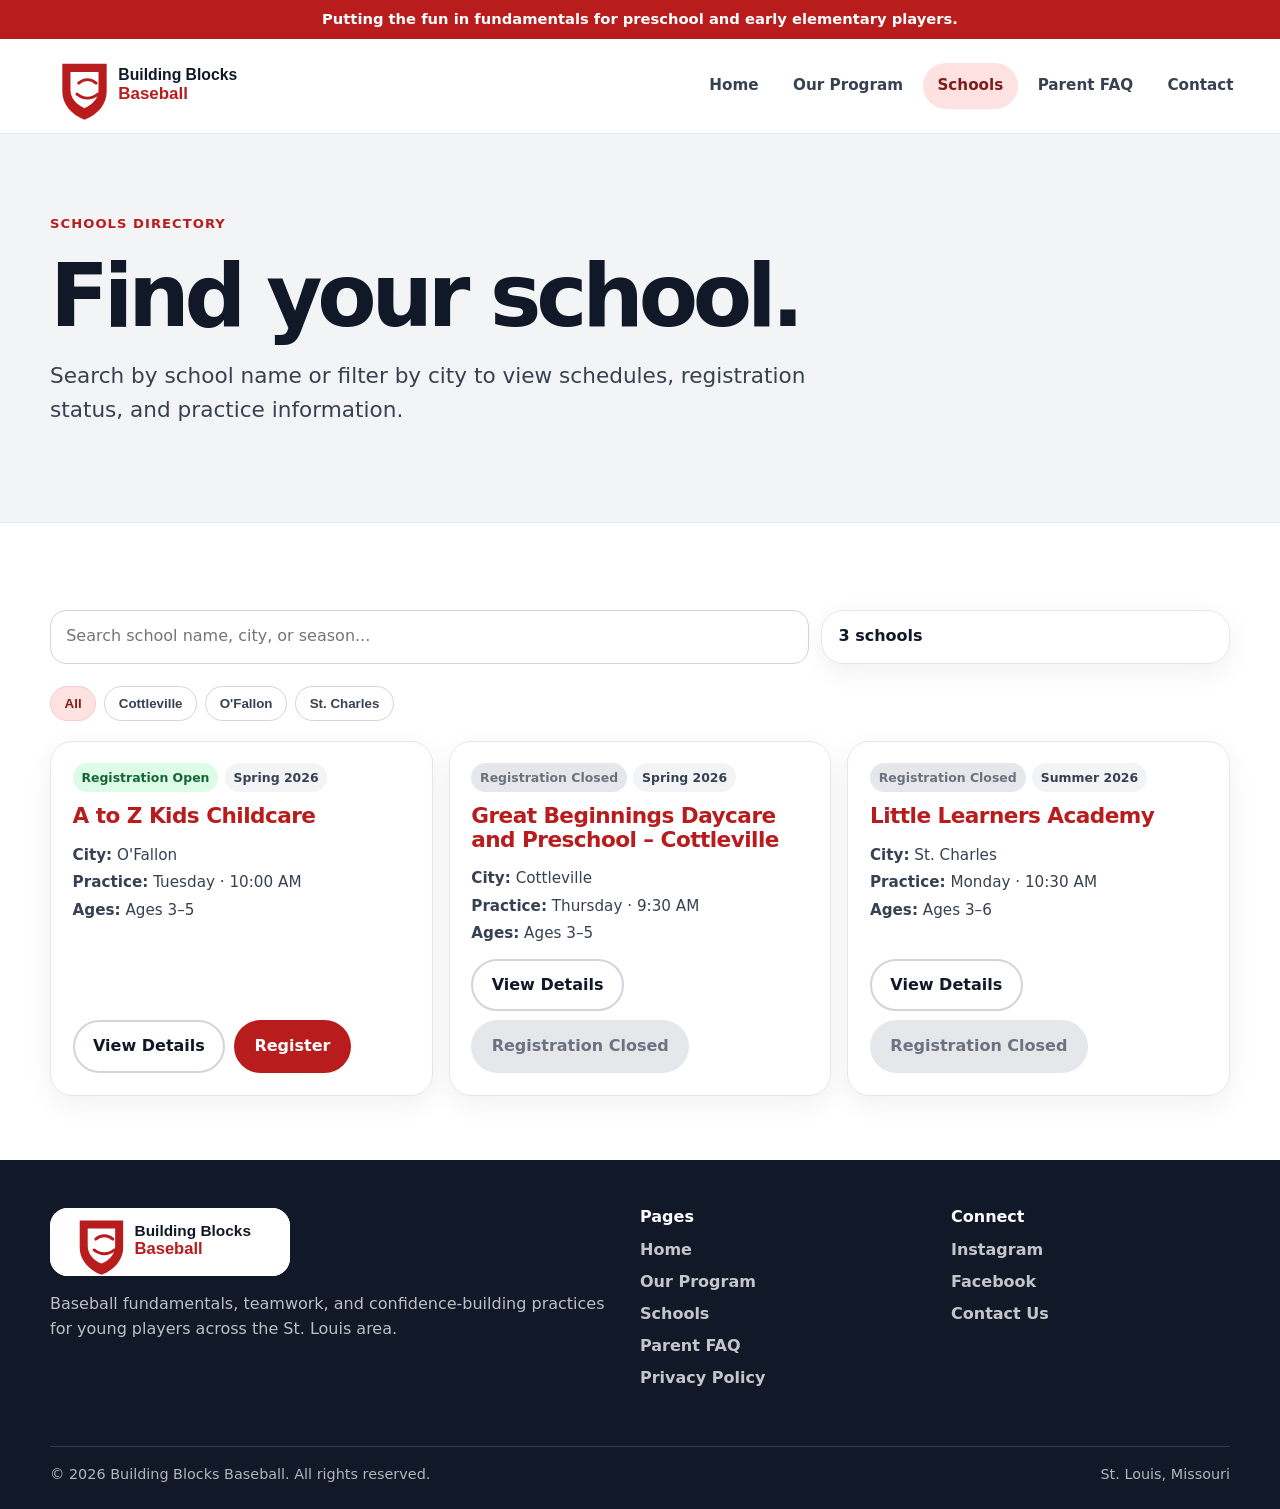
==== schools/index.html @ a6db366c "Add files via upload" ====
<!doctype html>
<html lang="en">
<head>
  <meta charset="utf-8" />
  <meta name="viewport" content="width=device-width, initial-scale=1" />
  <title>Schools | Building Blocks Baseball</title>
  <meta name="description" content="Find participating Building Blocks Baseball schools and view schedules, registration status, and practice details." />
  <link rel="stylesheet" href="../assets/css/styles.css" />
</head>
<body>
  <div data-site-header></div>
  <main>
    <section class="page-hero"><div class="container"><p class="kicker">Schools Directory</p><h1>Find your school.</h1><p class="lead">Search by school name or filter by city to view schedules, registration status, and practice information.</p></div></section>
    <section class="section-sm"><div class="container">
      <div class="school-toolbar"><input class="input" data-school-search placeholder="Search school name, city, or season..." aria-label="Search schools" /><div class="card" style="padding:.85rem 1rem"><strong data-school-count>0 schools</strong></div></div>
      <div class="city-pills" data-city-pills></div>
      <div class="school-grid" data-school-grid></div>
    </div></section>
  </main>
  <div data-site-footer></div>
  <script src="../assets/js/main.js"></script>
  <script src="../assets/js/schools.js"></script>
</body>
</html>
---- assets/css/styles.css ----
:root {
  --red: #b91c1c;
  --red-dark: #7f1d1d;
  --black: #111827;
  --gray-900: #111827;
  --gray-700: #374151;
  --gray-500: #6b7280;
  --gray-300: #d1d5db;
  --gray-200: #e5e7eb;
  --gray-100: #f3f4f6;
  --white: #ffffff;
  --shadow: 0 18px 50px rgba(17, 24, 39, 0.12);
  --radius: 22px;
  --max: 1180px;
}

* { box-sizing: border-box; }
html { scroll-behavior: smooth; }
body {
  margin: 0;
  font-family: Inter, ui-sans-serif, system-ui, -apple-system, BlinkMacSystemFont, "Segoe UI", Arial, sans-serif;
  color: var(--gray-900);
  background: #fff;
  line-height: 1.55;
}
a { color: inherit; }
img { max-width: 100%; height: auto; display: block; }

.top-strip {
  background: var(--red);
  color: white;
  text-align: center;
  font-size: 0.92rem;
  font-weight: 750;
  padding: 0.5rem 1rem;
}
.site-header {
  position: sticky;
  top: 0;
  z-index: 50;
  background: rgba(255,255,255,0.96);
  backdrop-filter: blur(12px);
  border-bottom: 1px solid var(--gray-200);
  display: flex;
  align-items: center;
  justify-content: space-between;
  min-height: 84px;
  padding: 0.75rem clamp(1rem, 4vw, 2rem);
}
.brand img { width: 245px; }
.site-nav { display: flex; align-items: center; gap: 0.35rem; }
.site-nav a {
  text-decoration: none;
  font-weight: 800;
  font-size: 0.95rem;
  padding: 0.7rem 0.9rem;
  border-radius: 999px;
  color: var(--gray-700);
}
.site-nav a:hover, .site-nav a.active { background: #fee2e2; color: var(--red-dark); }
.nav-toggle { display: none; }

.container { width: min(var(--max), calc(100% - 2rem)); margin: 0 auto; }
.section { padding: clamp(3rem, 7vw, 6rem) 0; }
.section-sm { padding: clamp(2rem, 5vw, 4rem) 0; }
.kicker { color: var(--red); font-weight: 900; letter-spacing: 0.08em; text-transform: uppercase; font-size: 0.82rem; }
h1, h2, h3 { line-height: 1.08; margin: 0 0 1rem; }
h1 { font-size: clamp(2.4rem, 7vw, 5.4rem); letter-spacing: -0.06em; }
h2 { font-size: clamp(2rem, 5vw, 3.4rem); letter-spacing: -0.045em; }
h3 { font-size: 1.35rem; letter-spacing: -0.025em; }
p { margin: 0 0 1rem; color: var(--gray-700); }
.lead { font-size: clamp(1.12rem, 2vw, 1.35rem); color: var(--gray-700); max-width: 760px; }

.hero {
  background:
    radial-gradient(circle at 18% 12%, rgba(185, 28, 28, 0.16), transparent 34%),
    linear-gradient(135deg, #ffffff 0%, #f9fafb 42%, #fee2e2 100%);
  border-bottom: 1px solid var(--gray-200);
}
.hero-grid { display: grid; grid-template-columns: 1.1fr 0.9fr; gap: clamp(2rem, 6vw, 5rem); align-items: center; }
.hero-card {
  background: rgba(255,255,255,0.86);
  border: 1px solid rgba(229,231,235,0.9);
  border-radius: 34px;
  box-shadow: var(--shadow);
  padding: clamp(1.5rem, 4vw, 2.4rem);
}
.stat-grid { display: grid; grid-template-columns: repeat(3, 1fr); gap: 0.8rem; margin-top: 1.2rem; }
.stat { background: var(--gray-100); border-radius: 18px; padding: 1rem; }
.stat strong { display: block; font-size: 1.7rem; color: var(--red); line-height: 1; }
.stat span { font-size: 0.85rem; font-weight: 800; color: var(--gray-700); }

.button-row { display: flex; flex-wrap: wrap; gap: 0.8rem; margin-top: 1.4rem; }
.btn {
  display: inline-flex;
  align-items: center;
  justify-content: center;
  min-height: 46px;
  padding: 0.75rem 1.15rem;
  border-radius: 999px;
  font-weight: 900;
  text-decoration: none;
  border: 2px solid transparent;
  cursor: pointer;
}
.btn-primary { background: var(--red); color: white; }
.btn-primary:hover { background: var(--red-dark); }
.btn-secondary { background: white; color: var(--gray-900); border-color: var(--gray-300); }
.btn-secondary:hover { border-color: var(--red); color: var(--red); }
.btn-disabled { background: var(--gray-200); color: var(--gray-500); cursor: not-allowed; }

.card-grid { display: grid; grid-template-columns: repeat(3, 1fr); gap: 1rem; }
.card {
  background: white;
  border: 1px solid var(--gray-200);
  border-radius: var(--radius);
  box-shadow: 0 8px 28px rgba(17,24,39,0.06);
  padding: 1.35rem;
}
.card.red { background: var(--red); color: white; border-color: var(--red); }
.card.red p { color: rgba(255,255,255,0.86); }
.card ul { padding-left: 1.15rem; margin: 0; color: var(--gray-700); }
.card li { margin: 0.45rem 0; }
.card.red ul, .card.red li { color: white; }

.page-hero { background: var(--gray-100); border-bottom: 1px solid var(--gray-200); padding: clamp(3rem, 7vw, 5rem) 0; }
.page-hero h1 { max-width: 880px; }

.school-toolbar {
  display: grid;
  grid-template-columns: 1.3fr 0.7fr;
  gap: 0.8rem;
  margin: 1.4rem 0;
}
.input, select, textarea {
  width: 100%;
  min-height: 48px;
  border: 1px solid var(--gray-300);
  border-radius: 16px;
  padding: 0.8rem 0.95rem;
  font: inherit;
  background: white;
}
.input:focus, select:focus, textarea:focus { outline: 3px solid rgba(185,28,28,0.18); border-color: var(--red); }
.city-pills { display: flex; flex-wrap: wrap; gap: 0.5rem; margin: 0 0 1.25rem; }
.pill {
  border: 1px solid var(--gray-300);
  background: white;
  color: var(--gray-700);
  border-radius: 999px;
  padding: 0.55rem 0.85rem;
  font-weight: 850;
  cursor: pointer;
}
.pill.active, .pill:hover { background: #fee2e2; border-color: #fecaca; color: var(--red-dark); }
.school-grid { display: grid; grid-template-columns: repeat(3, 1fr); gap: 1rem; }
.school-card { display: flex; flex-direction: column; gap: 0.8rem; }
.school-card h3 { color: var(--red); margin-bottom: 0.2rem; }
.meta { display: grid; gap: 0.25rem; color: var(--gray-700); font-size: 0.95rem; }
.badge-row { display: flex; flex-wrap: wrap; gap: 0.4rem; }
.badge { border-radius: 999px; padding: 0.28rem 0.55rem; font-size: 0.78rem; font-weight: 900; background: var(--gray-100); color: var(--gray-700); }
.badge.open { background: #dcfce7; color: #166534; }
.badge.closed { background: var(--gray-200); color: var(--gray-500); }
.school-actions { margin-top: auto; display: flex; gap: 0.55rem; flex-wrap: wrap; }

.detail-panel { display: grid; grid-template-columns: 1fr 360px; gap: 1.2rem; align-items: start; }
.schedule-list { display: grid; gap: 0.7rem; }
.schedule-item { display: grid; grid-template-columns: 120px 1fr; gap: 1rem; align-items: center; border: 1px solid var(--gray-200); border-radius: 18px; padding: 1rem; background: white; }
.schedule-date { font-weight: 950; color: var(--red); }
.schedule-item.cancelled { background: var(--gray-100); opacity: 0.75; }
.schedule-item.cancelled .schedule-title { text-decoration: line-through; }
.side-box { position: sticky; top: 110px; }

.faq-list { display: grid; gap: 0.85rem; }
details { border: 1px solid var(--gray-200); border-radius: 18px; background: white; padding: 1rem 1.15rem; }
summary { cursor: pointer; font-weight: 900; color: var(--gray-900); }
details p { margin-top: 0.7rem; }

.form-grid { display: grid; gap: 0.85rem; max-width: 720px; }

.site-footer { background: var(--gray-900); color: white; margin-top: 0; }
.footer-grid { width: min(var(--max), calc(100% - 2rem)); margin: 0 auto; display: grid; grid-template-columns: 1.4fr 0.7fr 0.7fr; gap: 2rem; padding: 3rem 0; }
.footer-logo { width: 240px; background: white; border-radius: 18px; margin-bottom: 1rem; }
.site-footer p { color: rgba(255,255,255,0.72); }
.site-footer h2 { font-size: 1rem; letter-spacing: 0; color: white; margin-bottom: 0.8rem; }
.site-footer a { display: block; text-decoration: none; color: rgba(255,255,255,0.75); margin: 0.45rem 0; font-weight: 750; }
.site-footer a:hover { color: white; text-decoration: underline; }
.footer-bottom { border-top: 1px solid rgba(255,255,255,0.15); width: min(var(--max), calc(100% - 2rem)); margin: 0 auto; padding: 1rem 0 1.5rem; display: flex; justify-content: space-between; gap: 1rem; color: rgba(255,255,255,0.68); font-size: 0.9rem; }

.notice { border-left: 5px solid var(--red); background: #fff7f7; padding: 1rem; border-radius: 16px; }
.empty { padding: 2rem; text-align: center; background: var(--gray-100); border-radius: var(--radius); color: var(--gray-700); font-weight: 850; }

@media (max-width: 900px) {
  .hero-grid, .detail-panel, .footer-grid { grid-template-columns: 1fr; }
  .card-grid, .school-grid { grid-template-columns: repeat(2, 1fr); }
  .side-box { position: static; }
  .site-nav { display: none; position: absolute; top: 100%; left: 0; right: 0; background: white; border-bottom: 1px solid var(--gray-200); padding: 0.75rem; box-shadow: var(--shadow); }
  .site-nav.open { display: grid; }
  .nav-toggle { display: inline-flex; border: 1px solid var(--gray-300); background: white; border-radius: 999px; padding: 0.65rem 0.9rem; font-weight: 900; }
  .brand img { width: 210px; }
  .school-toolbar { grid-template-columns: 1fr; }
}
@media (max-width: 640px) {
  .card-grid, .school-grid, .stat-grid { grid-template-columns: 1fr; }
  .schedule-item { grid-template-columns: 1fr; gap: 0.4rem; }
  .footer-bottom { flex-direction: column; }
  h1 { font-size: clamp(2.25rem, 14vw, 3.7rem); }
}

@media print {
  [data-site-header], [data-site-footer], .button-row, .site-footer, .school-toolbar, .city-pills, .nav-toggle { display: none !important; }
  body { background: white; color: black; }
  .page-hero, .section, .section-sm { padding: 1rem 0; }
  .container { width: 100%; }
  .card, .schedule-item { box-shadow: none; break-inside: avoid; }
  .detail-panel { display: block; }
}
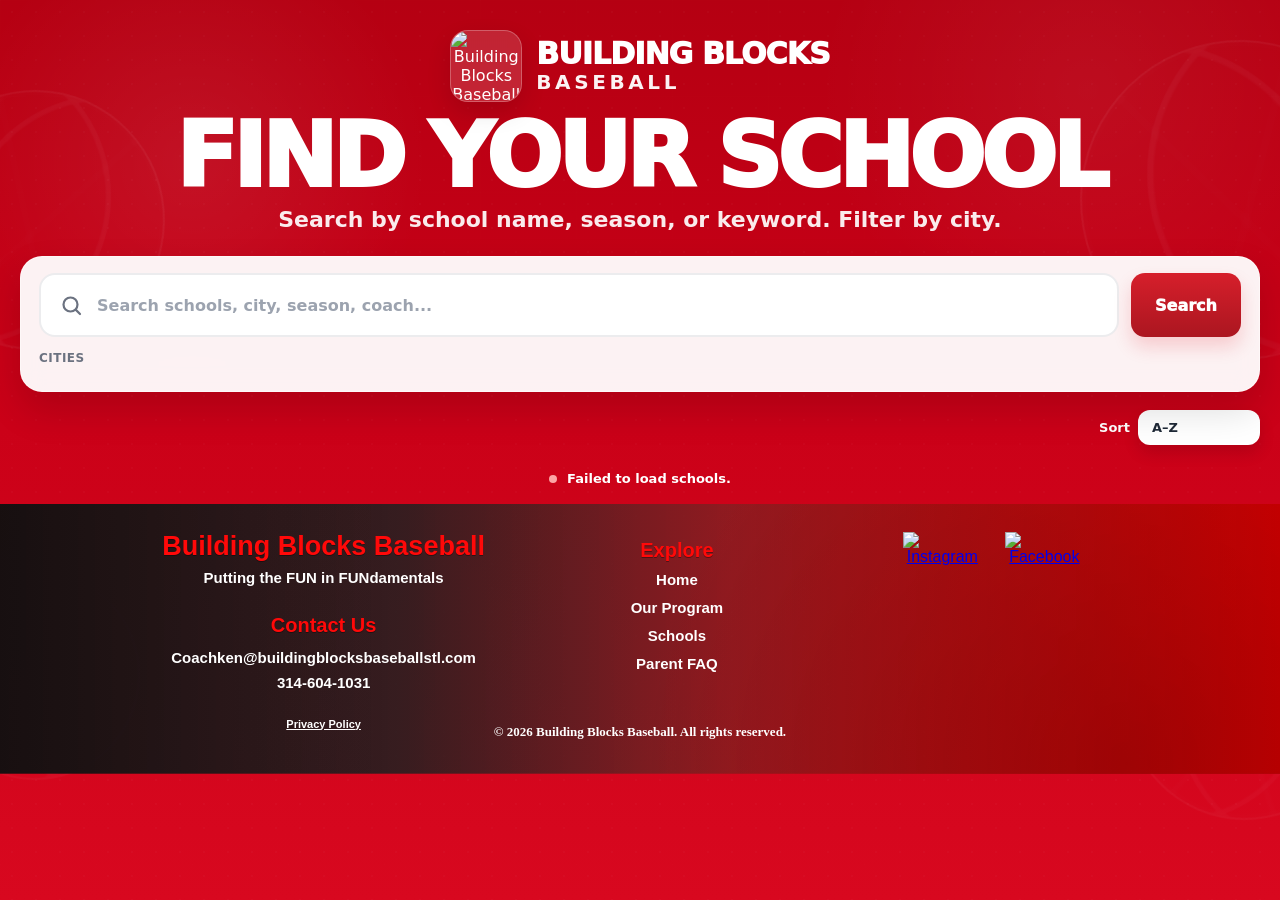
==== commit bf843367: "Update index.html" ====
--- a/schools/index.html
+++ b/schools/index.html
@@ -3,22 +3,2170 @@
 <head>
   <meta charset="utf-8" />
   <meta name="viewport" content="width=device-width, initial-scale=1" />
-  <title>Schools | Building Blocks Baseball</title>
-  <meta name="description" content="Find participating Building Blocks Baseball schools and view schedules, registration status, and practice details." />
-  <link rel="stylesheet" href="../assets/css/styles.css" />
+  <title>Building Blocks Baseball Schools Directory</title>
+  <style>
+    :root {
+      --brand: #d61f2b;
+      --brand-dark: #ab1620;
+      --white: #fff;
+      --text: #1f2937;
+      --shadow: 0 18px 38px rgba(0,0,0,.14);
+      --card-shadow: 0 8px 18px rgba(0,0,0,.12);
+      --max: 1240px;
+    }
+    
+    * {
+      box-sizing: border-box;
+    }
+    
+    html {
+      scroll-behavior: smooth;
+    }
+    
+    html, body {
+      margin: 0;
+      padding: 0;
+      font-family: Inter, ui-sans-serif, system-ui, -apple-system, Segoe UI, Roboto, Arial, sans-serif;
+      background: #b50012;
+      color: var(--text);
+    }
+    
+    body {
+      min-height: 100vh;
+      background: radial-gradient(circle at 15% 18%, rgba(255,255,255,.07), transparent 18%),
+                  radial-gradient(circle at 85% 10%, rgba(255,255,255,.05), transparent 20%),
+                  linear-gradient(180deg, #b50012 0%, #c90017 40%, #d8081f 100%);
+      position: relative;
+      overflow-x: hidden;
+    }
+
+    body::before {
+      content: "";
+      position: fixed;
+      inset: 0;
+      z-index: 0;
+      opacity: .15;
+      background-image:
+        radial-gradient(rgba(255,255,255,.16) 1px, transparent 1px),
+        linear-gradient(90deg, rgba(255,255,255,.05) 1px, transparent 1px),
+        linear-gradient(rgba(255,255,255,.05) 1px, transparent 1px);
+      background-size: 24px 24px, 96px 96px, 96px 96px;
+      pointer-events: none;
+    }
+    
+    button, input, select {
+      font: inherit;
+    }
+    
+    .bg-ball {
+      position: fixed;
+      border-radius: 50%;
+      pointer-events: none;
+      z-index: 0;
+      opacity: .11;
+      border: 2px solid rgba(255,255,255,.45);
+      background: radial-gradient(circle at center, transparent 0 68%, rgba(255,255,255,.08) 69% 100%);
+      filter: blur(.2px);
+    }
+    
+    .bg-ball::before, .bg-ball::after {
+      content: "";
+      position: absolute;
+      inset: 0;
+      border-radius: 50%;
+      pointer-events: none;
+    }
+    
+    .bg-ball::before {
+      background: radial-gradient(circle at 20% 50%, transparent 0 59%, rgba(255,255,255,.9) 60% 61.5%, transparent 62%),
+                  radial-gradient(circle at 80% 50%, transparent 0 59%, rgba(255,255,255,.9) 60% 61.5%, transparent 62%);
+      opacity: .35;
+    }
+    
+    .bg-ball::after {
+      background: linear-gradient(60deg, transparent 46%, rgba(255,255,255,.55) 47% 48%, transparent 49%),
+                  linear-gradient(-60deg, transparent 46%, rgba(255,255,255,.55) 47% 48%, transparent 49%);
+      mix-blend-mode: screen;
+      opacity: .18;
+    }
+    
+    .ball-1 { width: 260px; height: 260px; top: 90px; left: -95px; transform: rotate(18deg); }
+    .ball-2 { width: 320px; height: 320px; top: 40px; right: -120px; transform: rotate(-16deg); }
+    .ball-3 { width: 210px; height: 210px; bottom: 120px; left: -70px; transform: rotate(-10deg); opacity: .08; }
+    .ball-4 { width: 240px; height: 240px; bottom: 80px; right: -85px; transform: rotate(12deg); opacity: .08; }
+    
+    .page {
+      width: 100%;
+      padding: 22px 18px 0;
+      position: relative;
+      z-index: 1;
+      overflow: visible;
+    }
+    
+    .hero {
+      position: relative;
+      z-index: 1;
+      max-width: var(--max);
+      margin: 0 auto 18px;
+      text-align: center;
+      color: #fff;
+      padding: 8px 0 0;
+    }
+    
+    .brandRow {
+      display: flex;
+      align-items: center;
+      justify-content: center;
+      gap: 14px;
+      margin: 0 auto 14px;
+      width: fit-content;
+      max-width: 100%;
+      flex-wrap: wrap;
+    }
+    
+    .brandLogoWrap {
+      width: 72px;
+      height: 72px;
+      border-radius: 18px;
+      background: rgba(255,255,255,.14);
+      border: 1px solid rgba(255,255,255,.26);
+      display: flex;
+      align-items: center;
+      justify-content: center;
+      overflow: hidden;
+      backdrop-filter: blur(6px);
+      box-shadow: 0 10px 24px rgba(0,0,0,.12);
+      flex: 0 0 72px;
+    }
+    
+    .brandLogo {
+      width: 100%;
+      height: 100%;
+      object-fit: contain;
+      display: block;
+    }
+    
+    .brandLogoPlaceholder {
+      color: #fff;
+      font-weight: 1000;
+      font-size: 14px;
+      letter-spacing: .08em;
+    }
+    
+    .brandText {
+      text-align: left;
+      line-height: .95;
+    }
+    
+    .brandTextTop {
+      display: block;
+      font-size: clamp(20px, 2.4vw, 30px);
+      font-weight: 1000;
+      letter-spacing: -.03em;
+      text-transform: uppercase;
+    }
+    
+    .brandTextBottom {
+      display: block;
+      margin-top: 4px;
+      font-size: clamp(15px, 1.6vw, 20px);
+      font-weight: 900;
+      letter-spacing: .18em;
+      text-transform: uppercase;
+      opacity: .95;
+    }
+    
+    .hero h1 {
+      margin: 0 0 8px;
+      font-size: clamp(42px, 7vw, 92px);
+      line-height: .9;
+      letter-spacing: -.05em;
+      font-weight: 1000;
+      text-transform: uppercase;
+    }
+    
+    .hero p {
+      margin: 0;
+      font-size: clamp(16px, 2vw, 22px);
+      line-height: 1.35;
+      font-weight: 800;
+      color: rgba(255,255,255,.92);
+    }
+    
+    .controlsWrap {
+      position: relative;
+      top: auto;
+      z-index: 30;
+      max-width: var(--max);
+      margin: 22px auto 18px;
+      background: rgba(255, 255, 255, 0.95);
+      border: 1px solid rgba(255,255,255,.5);
+      border-radius: 22px;
+      box-shadow: var(--shadow);
+      padding: 16px 18px;
+      backdrop-filter: blur(10px);
+      -webkit-backdrop-filter: blur(10px);
+    }
+    
+    .searchRow {
+      display: flex;
+      align-items: stretch;
+      gap: 12px;
+      min-width: 0;
+    }
+    
+    .searchShell {
+      flex: 1;
+      min-width: 0;
+      display: flex;
+      align-items: center;
+      gap: 12px;
+      background: #fff;
+      border: 2px solid rgba(17,24,39,.08);
+      border-radius: 16px;
+      min-height: 64px;
+      padding: 0 12px 0 18px;
+      box-shadow: inset 0 1px 0 rgba(255,255,255,.5);
+    }
+    
+    .searchShell:focus-within {
+      border-color: rgba(214,31,43,.32);
+      box-shadow: 0 0 0 4px rgba(214,31,43,.08);
+    }
+    
+    .searchIcon {
+      width: 24px;
+      height: 24px;
+      color: #6b7280;
+      flex: 0 0 24px;
+    }
+    
+    .searchInput {
+      flex: 1 1 auto;
+      min-width: 0;
+      border: none;
+      outline: none;
+      background: transparent;
+      height: 60px;
+      font-size: 16px;
+      font-weight: 750;
+      color: #1f2937;
+    }
+    
+    .searchInput::placeholder {
+      color: #9ca3af;
+      font-weight: 700;
+    }
+    
+    .clearBtn {
+      display: none;
+      align-items: center;
+      justify-content: center;
+      width: 34px;
+      height: 34px;
+      border: none;
+      border-radius: 999px;
+      background: #f3f4f6;
+      color: #6b7280;
+      font-size: 18px;
+      font-weight: 900;
+      cursor: pointer;
+      flex: 0 0 34px;
+    }
+    
+    .clearBtn.show {
+      display: inline-flex;
+    }
+    
+    .searchBtn {
+      border: none;
+      outline: none;
+      background: linear-gradient(180deg, var(--brand), var(--brand-dark));
+      color: #fff;
+      font-weight: 950;
+      font-size: 16px;
+      padding: 14px 22px;
+      border-radius: 14px;
+      min-width: 110px;
+      box-shadow: 0 10px 18px rgba(214,31,43,.18);
+      cursor: pointer;
+      flex: 0 0 auto;
+      white-space: nowrap;
+    }
+    
+    .filterLabel {
+      font-size: 12px;
+      font-weight: 900;
+      letter-spacing: .04em;
+      text-transform: uppercase;
+      color: #6b7280;
+      margin-top: 14px;
+      margin-bottom: 6px;
+    }
+    
+    .pillsOuter {
+      overflow-x: auto;
+      overflow-y: hidden;
+      padding-bottom: 2px;
+      scrollbar-width: thin;
+      -webkit-overflow-scrolling: touch;
+    }
+    
+    .pills {
+      display: flex;
+      gap: 10px;
+      min-width: max-content;
+      padding-bottom: 2px;
+      flex-wrap: nowrap;
+    }
+    
+    .pill {
+      border: none;
+      outline: none;
+      padding: 10px 16px;
+      border-radius: 14px;
+      background: #fff;
+      border: 2px solid rgba(214,31,43,.22);
+      color: var(--brand);
+      font-size: 13px;
+      font-weight: 900;
+      cursor: pointer;
+      white-space: nowrap;
+      transition: all .12s ease;
+    }
+    
+    .pill:hover {
+      transform: translateY(-1px);
+      border-color: rgba(214,31,43,.36);
+    }
+    
+    .pill.active {
+      background: linear-gradient(180deg, var(--brand), var(--brand-dark));
+      border-color: transparent;
+      color: #fff;
+      box-shadow: 0 8px 18px rgba(214,31,43,.22);
+    }
+    
+    .sortRow {
+      display: flex;
+      justify-content: flex-end;
+      align-items: center;
+      gap: 10px;
+      max-width: var(--max);
+      margin: 0 auto 12px;
+      position: relative;
+      z-index: 1;
+    }
+    
+    .sortWrap {
+      display: flex;
+      align-items: center;
+      gap: 8px;
+      color: #fff;
+      font-size: 13px;
+      font-weight: 900;
+    }
+    
+    .sortSelect {
+      appearance: none;
+      border: none;
+      outline: none;
+      background: #fff;
+      color: #1f2937;
+      border-radius: 12px;
+      padding: 10px 14px;
+      font-size: 13px;
+      font-weight: 800;
+      box-shadow: 0 8px 16px rgba(0,0,0,.12);
+      cursor: pointer;
+    }
+    
+    .grid {
+      position: relative;
+      z-index: 1;
+      max-width: var(--max);
+      margin: 0 auto;
+      display: grid;
+      grid-template-columns: repeat(3, minmax(0, 1fr));
+      gap: 14px;
+    }
+    
+    .card {
+      position: relative;
+      display: block;
+      background: rgba(255, 255, 255, 0.88);
+      backdrop-filter: blur(12px);
+      -webkit-backdrop-filter: blur(12px);
+      border: 1px solid rgba(255,255,255,.42);
+      border-radius: 18px;
+      box-shadow: var(--card-shadow);
+      padding: 16px 16px 14px;
+      overflow: hidden;
+      transition: transform .18s ease, box-shadow .18s ease, background .18s ease, border-color .18s ease;
+      color: #1f2937;
+    }
+    
+    .cardInner {
+      height: 100%;
+      display: flex;
+      flex-direction: column;
+    }
+    
+    .card:hover {
+      transform: translateY(-5px) scale(1.012);
+      background: rgba(255,255,255,.98);
+      border-color: rgba(255,255,255,.75);
+      box-shadow: 0 18px 34px rgba(0,0,0,.18);
+    }
+    
+    .cardTopRow {
+      display: flex;
+      align-items: flex-start;
+      justify-content: space-between;
+      gap: 8px;
+      margin-bottom: 2px;
+    }
+    
+    .name {
+      margin: 4px 0 10px;
+      color: var(--brand);
+      font-size: 21px;
+      line-height: 1.03;
+      font-weight: 1000;
+      letter-spacing: -.03em;
+      overflow-wrap: anywhere;
+      flex: 1;
+    }
+    
+    .regBadge {
+      flex-shrink: 0;
+      display: inline-flex;
+      align-items: center;
+      padding: 3px 8px;
+      border-radius: 999px;
+      font-size: 10px;
+      font-weight: 800;
+      white-space: nowrap;
+      margin-top: 6px;
+      opacity: 0;
+      transition: opacity .15s ease;
+    }
+
+    .regBadge.open {
+      display: none;
+    }
+
+    .regBadge.closed {
+      background: rgba(0,0,0,.05);
+      color: #9ca3af;
+      border: none;
+    }
+
+    .card:hover .regBadge.closed {
+      opacity: 1;
+    }
+
+    .priceText {
+      color: #6b7280;
+      font-weight: 900;
+      text-decoration: underline;
+      text-decoration-thickness: 1.5px;
+      text-underline-offset: 3px;
+      background: transparent !important;
+      border: none !important;
+      border-radius: 0 !important;
+      padding: 0 !important;
+      box-shadow: none !important;
+    }
+
+    .metaBlock {
+      display: flex;
+      flex-direction: column;
+      gap: 7px;
+      font-size: 13px;
+      line-height: 1.34;
+      color: #374151;
+      font-weight: 750;
+    }
+    
+    .metaLine { opacity: .86; }
+    .metaLine.primary { opacity: 1; font-size: 14px; color: #111827; font-weight: 900; }
+    .metaLine.secondary { font-size: 12.75px; }
+    .metaLine.tertiary { font-size: 12.5px; opacity: .72; }
+    .metaLine strong { font-weight: 950; color: #111827; }
+    
+    .accent { color: #6b7280; font-weight: 900; }
+    .coachLine { font-size: 12px; color: #9ca3af; font-weight: 700; margin-top: 1px; }
+    
+    .seasonPills {
+      display: flex;
+      gap: 6px;
+      flex-wrap: wrap;
+      margin: 8px 0 4px;
+    }
+    
+    .seasonTag {
+      display: inline-flex;
+      align-items: center;
+      padding: 4px 10px;
+      border-radius: 999px;
+      font-size: 11px;
+      font-weight: 900;
+      background: rgba(214,31,43,.08);
+      color: var(--brand);
+      border: 1.5px solid rgba(214,31,43,.2);
+    }
+    
+    .footerRow {
+      margin-top: auto;
+      padding-top: 14px;
+      display: flex;
+      align-items: center;
+      justify-content: space-between;
+      gap: 10px;
+      flex-wrap: wrap;
+    }
+    
+    .cityTag {
+      display: inline-flex;
+      align-items: center;
+      padding: 7px 10px;
+      border-radius: 999px;
+      background: #fff;
+      color: var(--brand);
+      border: 1.5px solid rgba(214,31,43,.25);
+      font-size: 12px;
+      font-weight: 900;
+      line-height: 1;
+    }
+    
+    .btn {
+      display: inline-flex;
+      align-items: center;
+      justify-content: center;
+      gap: 8px;
+      min-width: 104px;
+      text-decoration: none;
+      padding: 11px 16px;
+      border-radius: 12px;
+      font-size: 14px;
+      font-weight: 950;
+      color: #fff;
+      background: linear-gradient(180deg, var(--brand), var(--brand-dark));
+      box-shadow: 0 8px 14px rgba(214,31,43,.18);
+      border: none;
+      cursor: pointer;
+      transition: opacity .15s;
+    }
+    
+    .btn:disabled { opacity: .7; cursor: wait; }
+    .btn .spinner {
+      width: 14px;
+      height: 14px;
+      border: 2px solid rgba(255,255,255,.4);
+      border-top-color: #fff;
+      border-radius: 50%;
+      animation: spin .6s linear infinite;
+      display: none;
+    }
+    .btn.loading .spinner { display: block; }
+    .btn.loading .btnText { display: none; }
+    
+    @keyframes spin { to { transform: rotate(360deg); } }
+    
+    .highlight { background: rgba(214,31,43,.12); color: #981b1b; border-radius: 4px; padding: 0 2px; }
+    
+    .empty {
+      position: relative;
+      z-index: 1;
+      max-width: var(--max);
+      margin: 0 auto;
+      display: none;
+      text-align: center;
+      color: #fff;
+      font-size: 15px;
+      font-weight: 850;
+      padding: 26px 18px;
+      border: 1px dashed rgba(255,255,255,.35);
+      border-radius: 18px;
+      background: rgba(255,255,255,.08);
+      backdrop-filter: blur(4px);
+    }
+    
+    .emptyTitle { font-size: 18px; font-weight: 1000; margin-bottom: 8px; }
+    .emptySub { opacity: .92; margin-bottom: 14px; }
+    .emptyActions { display: flex; justify-content: center; gap: 10px; flex-wrap: wrap; }
+    .emptyBtn {
+      border: none;
+      outline: none;
+      background: #fff;
+      color: var(--brand);
+      font-size: 14px;
+      font-weight: 900;
+      padding: 11px 16px;
+      border-radius: 12px;
+      cursor: pointer;
+    }
+    
+    .resultsMeta {
+      position: relative;
+      z-index: 1;
+      max-width: var(--max);
+      margin: 14px auto 0;
+      display: flex;
+      align-items: center;
+      justify-content: center;
+      gap: 10px;
+      color: #fff;
+      font-size: 13px;
+      font-weight: 900;
+      text-align: center;
+    }
+    
+    .dot { width: 8px; height: 8px; border-radius: 999px; background: rgba(255,255,255,.45); flex: 0 0 8px; }
+    .dot.ok { background: #86efac; }
+    .dot.bad { background: #fca5a5; }
+    
+    .skeleton { animation: pulse 1.2s ease-in-out infinite; }
+    .sk-line { background: linear-gradient(90deg, rgba(240,240,240,.9), rgba(228,228,228,.95), rgba(240,240,240,.9)); background-size: 200% 100%; border-radius: 8px; animation: shine 1.4s linear infinite; }
+    .sk-title { height: 24px; width: 74%; margin: 6px 0 14px; }
+    .sk-sm { height: 12px; width: 58%; margin-bottom: 8px; }
+    .sk-md { height: 12px; width: 82%; margin-bottom: 8px; }
+    .sk-tag { height: 28px; width: 84px; border-radius: 999px; }
+    .sk-btn { height: 40px; width: 110px; border-radius: 12px; }
+    
+    @keyframes pulse { 0%,100% { opacity: 1 } 50% { opacity: .82 } }
+    @keyframes shine { 0% { background-position: 200% 0 } 100% { background-position: -200% 0 } }
+    
+    .directoryView { display: block; }
+    .detailView { display: none; }
+    .showDetail .directoryView { display: none; }
+    .showDetail .detailView { display: block; }
+    .page.showDetail { padding: 0 !important; background: #f8fafc; min-height: 100vh; }
+    .showDetail .hero { display: none; }
+    .showDetail .bg-ball { display: none; }
+    
+    .detailShell { width: 100%; max-width: none; margin: 0; background: linear-gradient(180deg, rgba(181,0,18,.08) 0, #f8fafc 245px, #f8fafc 100%); color: #111827; min-height: 100vh; padding-bottom: 54px; }
+    .detailHero { height: 250px; background: linear-gradient(rgba(0,0,0,.48), rgba(0,0,0,.58)), url("https://i.postimg.cc/bJVBPpCK/mark-duffel-i-Zt-PLrob-MFI-unsplash-(1).jpg") center 58%/cover no-repeat; color: #fff; display: flex; align-items: center; justify-content: center; text-align: center; position: relative; }
+    .detailBack { position: absolute; left: 22px; top: 18px; border: none; border-radius: 999px; background: rgba(255,255,255,.92); color: #111827; padding: 10px 14px; font-size: 13px; font-weight: 950; box-shadow: 0 10px 20px rgba(0,0,0,.18); cursor: pointer; }
+    .detailSchoolTitle { font-size: clamp(30px, 4.8vw, 56px); font-weight: 850; line-height: 1.05; letter-spacing: -.035em; text-shadow: 0 4px 18px rgba(0,0,0,.35); margin: 0; padding: 0 18px; }
+    
+    .mobileBackBar { display: none; width: 100%; background: #111827; color: #fff; border: none; padding: 14px; font-size: 15px; font-weight: 950; cursor: pointer; text-align: center; position: sticky; top: 0; z-index: 50; }
+    .detailMain { max-width: 1120px; margin: -42px auto 0; padding: 32px 32px 58px; background: #fff; border-radius: 24px; box-shadow: 0 18px 42px rgba(15,23,42,.09); border: 1px solid rgba(15,23,42,.06); position: relative; z-index: 2; }
+    .quickStats { display: flex; align-items: center; justify-content: center; gap: 24px; flex-wrap: wrap; background: #f8f9fa; border: 1px solid #e5e7eb; border-radius: 16px; padding: 18px 24px; margin: 0 0 24px; }
+    .qStat { text-align: center; }
+    .qStat-label { font-size: 11px; font-weight: 900; text-transform: uppercase; letter-spacing: .06em; color: #6b7280; margin-bottom: 3px; }
+    .qStat-value { font-size: 17px; font-weight: 900; color: #111827; }
+    .qStat-value.highlight-next { color: var(--brand); }
+    .qDivider { width: 1px; height: 36px; background: #e5e7eb; flex-shrink: 0; }
+    
+    .regSection { display: flex; flex-direction: column; align-items: center; gap: 10px; margin: 0 0 22px; }
+    .bigRegister { display: inline-flex; align-items: center; justify-content: center; min-width: min(520px, 100%); border: none; text-decoration: none; border-radius: 12px; background: #e03531; color: #fff; font-size: clamp(18px, 2.2vw, 25px); font-weight: 850; text-transform: uppercase; letter-spacing: -.015em; padding: 16px 24px; box-shadow: 0 8px 14px rgba(224,53,49,.18); cursor: pointer; }
+    .bigRegister.closed { background: #9ca3af; box-shadow: none; cursor: not-allowed; }
+    .regOpenBanner { background: rgba(22,163,74,.10); border: 1.5px solid rgba(22,163,74,.28); border-radius: 12px; padding: 12px 20px; font-size: 14px; font-weight: 850; color: #166534; text-align: center; max-width: 520px; }
+    .regClosedBanner { background: #fef2f2; border: 1.5px solid #fca5a5; border-radius: 12px; padding: 12px 20px; font-size: 15px; font-weight: 850; color: #991b1b; text-align: center; max-width: 520px; }
+    
+
+    .programSnapshot {
+      background: #fff;
+      border: 1px solid #e5e7eb;
+      border-radius: 16px;
+      margin: 0 0 24px;
+      box-shadow: 0 5px 18px rgba(0,0,0,.06);
+      overflow: hidden;
+      transition: transform .16s ease, box-shadow .16s ease, border-color .16s ease;
+    }
+
+    .programSnapshot:hover {
+      transform: translateY(-2px);
+      box-shadow: 0 10px 24px rgba(0,0,0,.09);
+      border-color: rgba(214,31,43,.18);
+    }
+
+    .programSnapshot summary {
+      list-style: none;
+      display: flex;
+      align-items: center;
+      justify-content: space-between;
+      gap: 14px;
+      padding: 18px 20px;
+      cursor: pointer;
+      user-select: none;
+      background: linear-gradient(180deg,#fff,#fafafa);
+    }
+
+    .programSnapshot summary::-webkit-details-marker { display: none; }
+
+    .snapshotSummaryText {
+      display: flex;
+      flex-direction: column;
+      gap: 3px;
+      min-width: 0;
+    }
+
+    .snapshotSummaryText strong {
+      font-size: 20px;
+      font-weight: 950;
+      color: #111827;
+      letter-spacing: -.025em;
+    }
+
+    .snapshotSummaryText small {
+      color: #6b7280;
+      font-size: 12px;
+      font-weight: 800;
+      line-height: 1.35;
+    }
+
+    .snapshotArrow {
+      width: 34px;
+      height: 34px;
+      border-radius: 999px;
+      background: rgba(214,31,43,.08);
+      color: var(--brand);
+      display: inline-flex;
+      align-items: center;
+      justify-content: center;
+      font-size: 19px;
+      font-weight: 950;
+      flex: 0 0 34px;
+      transition: transform .18s ease, background .18s ease;
+    }
+
+    .programSnapshot[open] .snapshotArrow { transform: rotate(180deg); }
+    .programSnapshot summary:hover .snapshotArrow { background: rgba(214,31,43,.14); }
+
+    .snapshotContent {
+      padding: 0 20px 20px;
+      animation: snapshotDrop .18s ease both;
+    }
+
+    @keyframes snapshotDrop {
+      from { opacity: 0; transform: translateY(-6px); }
+      to { opacity: 1; transform: translateY(0); }
+    }
+
+    .snapshotGrid {
+      display: grid;
+      grid-template-columns: repeat(3, minmax(0, 1fr));
+      gap: 12px;
+      padding-top: 2px;
+    }
+
+    .snapshotItem {
+      display: flex;
+      gap: 12px;
+      align-items: flex-start;
+      padding: 14px;
+      background: #f8fafc;
+      border: 1px solid transparent;
+      border-radius: 12px;
+      transition: transform .14s ease, background .14s ease, border-color .14s ease, box-shadow .14s ease;
+    }
+
+    .snapshotItem:hover {
+      transform: translateY(-2px);
+      background: #fff;
+      border-color: rgba(214,31,43,.16);
+      box-shadow: 0 8px 16px rgba(0,0,0,.055);
+    }
+
+    .snapshotItem span {
+      font-size: 24px;
+      line-height: 1;
+      flex: 0 0 auto;
+      transition: transform .14s ease;
+    }
+
+    .snapshotItem:hover span { transform: scale(1.08) rotate(-3deg); }
+
+    .snapshotItem strong {
+      display: block;
+      color: var(--brand);
+      font-size: 14px;
+      font-weight: 900;
+      margin-bottom: 3px;
+    }
+
+    .snapshotItem small {
+      display: block;
+      color: #6b7280;
+      font-size: 12px;
+      line-height: 1.4;
+      font-weight: 700;
+    }
+
+    .quickStats,
+    .schedule-card,
+    .calLink,
+    .blackButton,
+    .bigRegister,
+    .shareButton,
+    .print-btn,
+    .week-row {
+      transition: transform .16s ease, box-shadow .16s ease, background .16s ease, border-color .16s ease, opacity .16s ease;
+    }
+
+    .quickStats:hover,
+    .schedule-card:hover {
+      transform: translateY(-2px);
+      box-shadow: 0 10px 24px rgba(0,0,0,.08);
+    }
+
+    .bigRegister:not(.closed):hover,
+    .blackButton:hover,
+    .calLink:hover {
+      transform: translateY(-2px);
+    }
+
+    .bigRegister:not(.closed):active,
+    .blackButton:active,
+    .calLink:active,
+    .print-btn:active {
+      transform: translateY(0) scale(.99);
+    }
+
+    .blackButton:hover .arrow { transform: translateX(4px); }
+    .blackButton .arrow { transition: transform .16s ease; }
+    .shareButton:hover { transform: translateX(2px); }
+    .week-row:not(.skipped):not(.makeup):not(.freetrial):not(.next-practice):hover { background: rgba(214,31,43,.035); }
+
+    .detailGrid { display: grid; grid-template-columns: minmax(300px, .92fr) minmax(390px, 1fr); gap: 52px; align-items: start; }
+    .detailButtons { display: flex; flex-direction: column; gap: 14px; }
+    .blackButton { display: flex; align-items: center; justify-content: space-between; gap: 12px; text-decoration: none; background: #000; color: #fff; border-radius: 13px; padding: 11px 14px 11px 20px; min-height: 54px; font-size: clamp(17px, 1.75vw, 23px); font-weight: 850; text-transform: uppercase; letter-spacing: -.025em; }
+    .shareButton { display: inline-flex; align-items: center; justify-content: flex-start; gap: 7px; width: fit-content; border: none; background: transparent; color: #d61f2b; font-family: inherit; font-size: 13px; font-weight: 850; letter-spacing: 0; text-transform: none; padding: 4px 2px; margin-top: 0; cursor: pointer; align-self: flex-start; }
+    .shareButton:hover { text-decoration: underline; }
+    .shareButton:disabled { opacity: .75; cursor: default; text-decoration: none; }
+    .shareButton .icon { font-size: 14px; line-height: 1; }
+    
+    .blackButton span:first-child { display: flex; align-items: center; gap: 10px; }
+    .blackButton .icon { color: #ff3b3b; font-size: 24px; line-height: 1; }
+    .blackButton .arrow { font-size: 38px; line-height: 1; font-weight: 750; }
+    
+    .changeNote { margin: 20px 0 0; font-size: 15px; line-height: 1.9; font-weight: 500; color: #000; max-width: 520px; }
+    .detailSide { min-width: 0; }
+    .calBlock { margin-bottom: 14px; }
+    .calRow { display: flex; gap: 10px; justify-content: center; margin-bottom: 6px; flex-wrap: wrap; }
+    .calLink { display: inline-flex; align-items: center; justify-content: center; gap: 7px; width: 176px; min-height: 38px; padding: 9px 14px; border-radius: 10px; background: #1a1a2e; color: #fff; font-size: 12px; font-weight: 850; text-decoration: none; text-transform: uppercase; letter-spacing: .04em; white-space: nowrap; text-align: center; }
+    .calLink:hover { background: #2d2d4e; }
+    .calNote { font-size: 10px; color: #9ca3af; font-weight: 700; text-align: center; margin: 0; line-height: 1.6; }
+    
+    .seasonsStack { display: flex; flex-direction: column; gap: 18px; }
+    .schedule-card { background: #fff; border: 1px solid rgba(15,23,42,.12); border-radius: 16px; overflow: hidden; box-shadow: 0 5px 18px rgba(0,0,0,.08); }
+    .schedule-header { background: #d61f2b; padding: 14px 18px; display: flex; align-items: flex-start; justify-content: space-between; gap: 10px; }
+    .schedule-header-left { display: flex; align-items: flex-start; gap: 10px; flex: 1; }
+    .schedule-header svg { flex-shrink: 0; margin-top: 2px; }
+    .schedule-header-text { color: #fff; }
+    .schedule-title { font-size: 15px; font-weight: 850; margin: 0; letter-spacing: .2px; }
+    .schedule-sub { font-size: 12px; margin: 2px 0 0; opacity: .88; font-weight: 500; }
+    .schedule-coach { font-size: 12px; margin: 5px 0 0; font-weight: 700; }
+    .schedule-actions { display: flex; align-items: flex-start; justify-content: flex-end; flex-shrink: 0; }
+    .print-btn { display: inline-flex; align-items: center; justify-content: center; gap: 6px; background: rgba(255,255,255,.18); border: 1px solid rgba(255,255,255,.24); cursor: pointer; color: #fff; font-size: 12px; font-weight: 850; text-transform: none; letter-spacing: 0; padding: 7px 11px; border-radius: 999px; line-height: 1; flex-shrink: 0; opacity: .94; transition: opacity .12s, background .12s, transform .12s; white-space: nowrap; }
+    .print-btn:hover { opacity: 1; background: rgba(255,255,255,.28); transform: translateY(-1px); }
+    .print-btn:active { transform: translateY(0); }
+    .print-icon { font-size: 13px; line-height: 1; }
+    .schedule-live-note { padding: 9px 12px 11px; text-align: center; color: #6b7280; font-size: 11px; font-weight: 800; line-height: 1.35; border-top: 1px solid rgba(15,23,42,.08); background: #fff; }
+    
+    .no-practices { padding: 28px 18px; text-align: center; color: #5b667a; font-size: 14px; font-weight: 750; }
+    .no-practices strong { display: block; font-size: 16px; font-weight: 900; color: #0b1220; margin-bottom: 6px; }
+    .schedule-body { padding: 0; }
+    
+    .week-row { display: flex; align-items: center; padding: 10px 18px; border-bottom: 1px solid rgba(15,23,42,.12); gap: 12px; }
+    .week-row:last-child { border-bottom: none; }
+    .week-row.skipped { background: rgba(239,68,68,.055); }
+    .week-row.makeup { background: rgba(29,78,216,.055); }
+    .week-row.freetrial { background: rgba(234,179,8,.06); }
+    .week-row.next-practice { background: rgba(214,31,43,.06); border-left: 3px solid var(--brand); }
+    
+    .week-num { font-size: 11px; font-weight: 750; color: #5b667a; min-width: 58px; flex-shrink: 0; }
+    .week-date-wrap { flex: 1; }
+    .week-date { font-size: 14px; font-weight: 650; color: #0b1220; }
+    .week-row.skipped .week-date { color: #9ca3af; text-decoration: line-through; }
+    .week-sub { font-size: 11px; color: #5b667a; font-weight: 650; margin-top: 2px; }
+    
+    .week-badge { font-size: 11px; font-weight: 700; padding: 4px 9px; border-radius: 999px; flex-shrink: 0; }
+    .badge-ok { background: rgba(22,163,74,.1); color: #15803d; }
+    .badge-skip { background: rgba(239,68,68,.1); color: #b91c1c; }
+    .badge-makeup { background: rgba(29,78,216,.1); color: #1d4ed8; }
+    .badge-trial { background: rgba(234,179,8,.18); color: #92400e; }
+    .badge-next { background: rgba(214,31,43,.12); color: var(--brand); }
+    
+    .detailStatus { margin-top: 8px; font-size: 11px; font-weight: 700; color: #5b667a; display: flex; gap: 8px; align-items: center; padding: 0 4px; }
+    .detailStatus .miniDot { flex-shrink: 0; width: 7px; height: 7px; border-radius: 999px; background: rgba(34,197,94,.85); }
+    
+
+    @media (prefers-reduced-motion: reduce) {
+      *, *::before, *::after {
+        animation-duration: .01ms !important;
+        animation-iteration-count: 1 !important;
+        scroll-behavior: auto !important;
+        transition-duration: .01ms !important;
+      }
+    }
+
+    @media(max-width: 1024px) {
+      .mobileBackBar { display: block; }
+      .detailBack { display: none; }
+      .page { padding: 14px 12px 0; }
+      .hero h1 { font-size: clamp(36px, 13vw, 64px); }
+      .controlsWrap { padding: 16px 14px 14px; border-radius: 18px; }
+      .searchRow { flex-direction: column; }
+      .searchShell { min-height: auto; padding: 12px 12px 12px 14px; gap: 10px; }
+      .searchInput { height: 42px; font-size: 15px; }
+      .searchBtn { width: 100%; padding: 13px 16px; font-size: 15px; margin-top: 2px; }
+      .grid { grid-template-columns: 1fr; }
+      .card { padding: 14px; }
+      .detailHero { height: 190px; }
+      .detailGrid { gap: 26px; }
+      .ball-3, .ball-4 { display: none; }
+      .quickStats { padding: 14px 16px; gap: 12px; }
+      .qStat-value { font-size: 15px; }
+      .calRow { display: grid; grid-template-columns: 1fr 1fr; gap: 8px; }
+      .calLink { width: 100%; min-width: 0; font-size: 11px; padding-left: 10px; padding-right: 10px; }
+      .schedule-header { align-items: flex-start; }
+      .detailMain { margin: 0; border-radius: 0; padding: 22px 14px 44px; box-shadow: none; }
+    }
+    
+    @media(max-width: 600px) {
+      .snapshotGrid {
+        grid-template-columns: 1fr;
+      }
+    }
+    
+    @media(max-width: 1080px) {
+      .detailGrid { grid-template-columns: 1fr; gap: 30px; }
+      .quickStats { gap: 16px; }
+      .qDivider { display: none; }
+    }
+    
+    @media print {
+
+      * {
+        -webkit-print-color-adjust: exact !important;
+        print-color-adjust: exact !important;
+      }
+      @page {
+        size: letter portrait;
+        margin: 0.45in;
+      }
+
+      html, body {
+        background: #fff !important;
+        color: #111827 !important;
+        margin: 0 !important;
+        padding: 0 !important;
+        -webkit-print-color-adjust: exact;
+        print-color-adjust: exact;
+      }
+
+      .bg-ball,
+      .hero,
+      .directoryView,
+      .resultsMeta,
+      .detailHero,
+      .mobileBackBar,
+      .detailBack,
+      .regSection,
+      .quickStats,
+      .programSnapshot,
+      .detailButtons,
+      .changeNote,
+      .calBlock,
+      .schedule-actions,
+      .schedule-live-note {
+        display: none !important;
+      }
+
+      .page,
+      .page.showDetail,
+      .detailView,
+      .detailShell,
+      .detailMain,
+      .detailGrid,
+      .detailSide,
+      .seasonsStack {
+        display: block !important;
+        grid-template-columns: 1fr !important;
+        width: 100% !important;
+        max-width: 640px !important;
+        margin-left: 0 !important;
+        margin-right: auto !important;
+        min-height: 0 !important;
+        margin: 0 !important;
+        padding: 0 !important;
+        background: #fff !important;
+        box-shadow: none !important;
+      }
+
+      .detailView {
+        display: block !important;
+      }
+
+      .schedule-card {
+        display: block !important;
+        width: 100% !important;
+        margin: 0 0 18px !important;
+        border: 1px solid #cfd4dc !important;
+        border-radius: 10px !important;
+        box-shadow: none !important;
+        overflow: hidden !important;
+        break-inside: avoid;
+        page-break-inside: avoid;
+      }
+
+      .schedule-card::before {
+        content: "Building Blocks Baseball Schedule";
+        display: block;
+        padding: 14px 16px 10px;
+        background: #fff;
+        color: #111827;
+        font-size: 20px;
+        line-height: 1.15;
+        font-weight: 900;
+        letter-spacing: -.02em;
+        border-bottom: 1px solid #e5e7eb;
+      }
+
+      .schedule-header {
+        background: #d61f2b !important;
+        padding: 12px 16px !important;
+      }
+
+      .schedule-header-left {
+        gap: 9px !important;
+      }
+
+      .schedule-title {
+        font-size: 15px !important;
+        font-weight: 900 !important;
+      }
+
+      .schedule-sub,
+      .schedule-coach {
+        font-size: 11px !important;
+      }
+
+      .week-row {
+        display: flex !important;
+        align-items: center !important;
+        padding: 8px 14px !important;
+        gap: 10px !important;
+        border-bottom: 1px solid #e5e7eb !important;
+        break-inside: avoid;
+      }
+
+      .week-num {
+        min-width: 62px !important;
+        font-size: 10px !important;
+        font-weight: 800 !important;
+      }
+
+      .week-date {
+        font-size: 13px !important;
+        font-weight: 800 !important;
+      }
+
+      .week-sub {
+        font-size: 10px !important;
+      }
+
+      .week-badge {
+        font-size: 10px !important;
+        padding: 3px 8px !important;
+      }
+
+      .detailStatus {
+        padding: 8px 14px 10px !important;
+        margin: 0 !important;
+        font-size: 10px !important;
+        border-top: 1px solid #eef0f3 !important;
+      }
+    }
+      @media print {
+        .schedule-title {
+          font-size: 24px !important;
+        }
+
+        .schedule-sub,
+        .schedule-coach {
+          font-size: 14px !important;
+        }
+
+        .week-row {
+          padding: 15px 22px !important;
+        }
+
+        .week-num {
+          min-width: 92px !important;
+          font-size: 13px !important;
+        }
+
+        .week-date {
+          font-size: 19px !important;
+        }
+
+        .week-badge {
+          font-size: 12px !important;
+          padding: 5px 12px !important;
+        }
+      }
+
+    /* BBB Footer */
+    .directoryFooterWrap {
+      width: 100vw;
+      margin-left: calc(50% - 50vw);
+      margin-right: calc(50% - 50vw);
+      margin-top: 18px;
+    }
+
+
+    .showDetail .directoryFooterWrap {
+      display: block;
+      margin-top: 0;
+    }
+
+    .directoryFooterWrap {
+      flex: 0 0 auto;
+    }
+
+    .bbb-footer {
+      position: relative;
+      width: 100vw;
+      min-height: 265px;
+      box-sizing: border-box;
+      overflow: hidden;
+      color: #ffffff;
+      background-image:
+        linear-gradient(90deg, rgba(18,18,18,0.96) 0%, rgba(34,34,34,0.87) 31%, rgba(130,32,34,0.82) 57%, rgba(210,0,0,0.94) 100%),
+        url("https://i.postimg.cc/Njth68PB/Untitled-design-2026-05-30T125340-485.png");
+      background-size: cover;
+      background-position: center 42%;
+      background-repeat: no-repeat;
+      font-family: Arial, sans-serif;
+      margin-top: 0;
+    }
+
+    .detailShell .bbb-footer {
+      width: 100%;
+      margin-left: 0;
+      margin-right: 0;
+      margin-top: 32px;
+    }
+
+    .bbb-footer-overlay {
+      position: absolute;
+      inset: 0;
+      pointer-events: none;
+      background:
+        radial-gradient(circle at 88% 96%, rgba(125,0,0,0.5) 0%, rgba(125,0,0,0.26) 20%, transparent 42%),
+        linear-gradient(90deg, rgba(0,0,0,0.12), transparent 52%);
+      z-index: 1;
+    }
+
+    .bbb-footer-content {
+      position: relative;
+      z-index: 2;
+      max-width: 1050px;
+      margin: 0 auto;
+      padding: 28px 30px 42px;
+      display: grid;
+      grid-template-columns: 1.45fr 0.85fr 1.15fr;
+      column-gap: 70px;
+      align-items: start;
+      text-align: center;
+    }
+
+    .bbb-footer-section h2,
+    .bbb-footer-section h3 {
+      font-family: Arial, sans-serif;
+      color: #ff0909;
+      margin: 0;
+      line-height: 1.1;
+      text-shadow: 0 1px 0 rgba(0,0,0,0.35);
+    }
+
+    .bbb-footer-section h2 {
+      font-size: 27px;
+      font-weight: 900;
+      margin-bottom: 7px;
+    }
+
+    .bbb-footer-section h3 {
+      font-size: 20px;
+      font-weight: 900;
+      margin-bottom: 10px;
+    }
+
+    .bbb-brand p {
+      margin: 0;
+      font-size: 15px;
+      font-weight: 700;
+      color: #fff;
+    }
+
+    .bbb-contact { margin-top: 28px; }
+
+    .bbb-contact a {
+      display: block;
+      color: #ffffff;
+      text-decoration: none;
+      font-size: 15px;
+      font-weight: 700;
+      line-height: 1.65;
+    }
+
+    .bbb-contact a:hover,
+    .bbb-links a:hover,
+    .bbb-privacy:hover {
+      color: #ff1515;
+      text-decoration: underline;
+    }
+
+    .bbb-privacy {
+      display: inline-block;
+      margin-top: 22px;
+      color: #ffffff;
+      font-size: 11px;
+      font-weight: 700;
+      text-decoration: underline;
+    }
+
+    .bbb-links { padding-top: 7px; }
+
+    .bbb-links a {
+      display: block;
+      color: #ffffff;
+      text-decoration: none;
+      font-size: 15px;
+      font-weight: 700;
+      margin: 0 0 11px;
+    }
+
+    .bbb-socials {
+      display: flex;
+      justify-content: center;
+      gap: 24px;
+      padding-top: 0;
+    }
+
+    .bbb-socials a {
+      display: inline-flex;
+      align-items: center;
+      justify-content: center;
+      transition: transform 0.18s ease, filter 0.18s ease;
+    }
+
+    .bbb-socials a:hover {
+      transform: translateY(-3px) scale(1.04);
+      filter: brightness(1.08);
+    }
+
+    .bbb-socials img {
+      width: 78px;
+      height: 78px;
+      object-fit: contain;
+      display: block;
+    }
+
+    .bbb-copyright {
+      position: absolute;
+      z-index: 2;
+      bottom: 34px;
+      left: 50%;
+      transform: translateX(-50%);
+      width: 100%;
+      text-align: center;
+      font-family: Georgia, serif;
+      font-size: 13px;
+      font-weight: 600;
+      color: #ffffff;
+      padding: 0 20px;
+      box-sizing: border-box;
+    }
+
+    @media (max-width: 850px) {
+      .bbb-footer {
+        min-height: auto;
+        background-position: center center;
+        margin-top: 0;
+      }
+
+      .detailShell .bbb-footer { margin-top: 0; }
+
+      .bbb-footer-content {
+        grid-template-columns: 1fr;
+        row-gap: 28px;
+        padding: 34px 22px 76px;
+      }
+
+      .bbb-contact { margin-top: 22px; }
+      .bbb-links { padding-top: 0; }
+      .bbb-socials { gap: 22px; }
+      .bbb-socials img { width: 70px; height: 70px; }
+      .bbb-copyright { bottom: 24px; font-size: 12px; }
+    }
+
+    @media (max-width: 480px) {
+      .bbb-footer-content { padding: 30px 16px 78px; }
+      .bbb-footer-section h2 { font-size: 24px; }
+      .bbb-footer-section h3 { font-size: 19px; }
+      .bbb-brand p,
+      .bbb-contact a,
+      .bbb-links a { font-size: 14px; }
+      .bbb-socials img { width: 62px; height: 62px; }
+    }
+
+    @media print { .bbb-footer { display: none !important; } }
+
+  </style>
 </head>
 <body>
-  <div data-site-header></div>
-  <main>
-    <section class="page-hero"><div class="container"><p class="kicker">Schools Directory</p><h1>Find your school.</h1><p class="lead">Search by school name or filter by city to view schedules, registration status, and practice information.</p></div></section>
-    <section class="section-sm"><div class="container">
-      <div class="school-toolbar"><input class="input" data-school-search placeholder="Search school name, city, or season..." aria-label="Search schools" /><div class="card" style="padding:.85rem 1rem"><strong data-school-count>0 schools</strong></div></div>
-      <div class="city-pills" data-city-pills></div>
-      <div class="school-grid" data-school-grid></div>
-    </div></section>
-  </main>
-  <div data-site-footer></div>
-  <script src="../assets/js/main.js"></script>
-  <script src="../assets/js/schools.js"></script>
+  <div class="bg-ball ball-1" aria-hidden="true"></div>
+  <div class="bg-ball ball-2" aria-hidden="true"></div>
+  <div class="bg-ball ball-3" aria-hidden="true"></div>
+  <div class="bg-ball ball-4" aria-hidden="true"></div>
+  
+  <div class="page" id="appPage">
+    <section class="hero">
+      <div class="brandRow">
+        <div class="brandLogoWrap">
+          <img id="brandLogo" class="brandLogo" alt="Building Blocks Baseball logo" style="display:none;" />
+          <div id="brandLogoFallback" class="brandLogoPlaceholder">BBB</div>
+        </div>
+        <div class="brandText">
+          <span class="brandTextTop">Building Blocks</span>
+          <span class="brandTextBottom">Baseball</span>
+        </div>
+      </div>
+      <h1>Find Your School</h1>
+      <p>Search by school name, season, or keyword. Filter by city.</p>
+    </section>
+    
+    <main class="directoryView" id="directoryView">
+      <section class="controlsWrap">
+        <div class="searchRow">
+          <div class="searchShell">
+            <svg class="searchIcon" viewBox="0 0 24 24" fill="none" aria-hidden="true">
+              <path d="M21 21l-4.35-4.35m1.85-5.15a7 7 0 11-14 0a7 7 0 0114 0z" stroke="currentColor" stroke-width="2.2" stroke-linecap="round" stroke-linejoin="round"/>
+            </svg>
+            <input id="q" class="searchInput" placeholder="Search schools, city, season, coach..." autocomplete="off" />
+            <button id="clearBtn" class="clearBtn" type="button" aria-label="Clear search">&#215;</button>
+          </div>
+          <button class="searchBtn" type="button" tabindex="-1">Search</button>
+        </div>
+        <div class="filterLabel">Cities</div>
+        <div class="pillsOuter">
+          <div class="pills" id="cityPills"></div>
+        </div>
+      </section>
+      
+      <div class="sortRow">
+        <div class="sortWrap">
+          <label for="sortSelect">Sort</label>
+          <select id="sortSelect" class="sortSelect">
+            <option value="az">A&#8211;Z</option>
+            <option value="day">Day of Week</option>
+            <option value="opening">Opening Day</option>
+          </select>
+        </div>
+      </div>
+      
+      <div class="grid" id="grid"></div>
+      
+      <div class="empty" id="empty">
+        <div class="emptyTitle">No schools found</div>
+        <div class="emptySub" id="emptySub">Try clearing your search or removing a filter.</div>
+        <div class="emptyActions">
+          <button class="emptyBtn" id="clearSearchBtn" type="button">Clear Search</button>
+          <button class="emptyBtn" id="clearFiltersBtn" type="button">Clear City Filter</button>
+        </div>
+      </div>
+
+    </main>
+    
+    <main class="detailView" id="detailView">
+      <div id="detailMount"></div>
+    </main>
+    
+    <div class="resultsMeta" id="resultsMeta">
+      <span class="dot" id="dot"></span>
+      <span id="statusText">Loading schools&#8230;</span>
+    </div>
+
+    <div class="directoryFooterWrap">
+<div class="bbb-footer">
+  <div class="bbb-footer-overlay"></div>
+  <div class="bbb-footer-content">
+    <div class="bbb-footer-section bbb-brand">
+      <h2>Building Blocks Baseball</h2>
+      <p>Putting the FUN in FUNdamentals</p>
+      <div class="bbb-contact">
+        <h3>Contact Us</h3>
+        <a href="mailto:Coachken@buildingblocksbaseballstl.com">Coachken@buildingblocksbaseballstl.com</a>
+        <a href="tel:3146041031">314-604-1031</a>
+      </div>
+      <a class="bbb-privacy" href="https://www.buildingblocksbaseballstl.com/privacy-policy" target="_blank" rel="noopener">Privacy Policy</a>
+    </div>
+    <div class="bbb-footer-section bbb-links">
+      <h3>Explore</h3>
+      <a href="https://www.buildingblocksbaseballstl.com/home" target="_blank" rel="noopener">Home</a>
+      <a href="https://www.buildingblocksbaseballstl.com/our-program" target="_blank" rel="noopener">Our Program</a>
+      <a href="https://www.buildingblocksbaseballstl.com/schools" target="_blank" rel="noopener">Schools</a>
+      <a href="https://www.buildingblocksbaseballstl.com/parent-faq" target="_blank" rel="noopener">Parent FAQ</a>
+    </div>
+    <div class="bbb-footer-section bbb-socials">
+      <a href="https://www.instagram.com/buildingblocksbaseball/" target="_blank" rel="noopener" aria-label="Instagram"><img src="https://i.postimg.cc/NfrCPyrB/unnamed-(13).png" alt="Instagram"></a>
+      <a href="https://www.facebook.com/BuildingBlocksBaseball/" target="_blank" rel="noopener" aria-label="Facebook"><img src="https://i.postimg.cc/sDZH0BZy/unnamed-(14).png" alt="Facebook"></a>
+    </div>
+  </div>
+  <div class="bbb-copyright">© 2026 Building Blocks Baseball. All rights reserved.</div>
+</div>
+    </div>
+  </div>
+
+  <script>
+    const LOGO_URL="https://i.postimg.cc/gcMmd9s3/unnamed-(10).png";
+    const SHEET_CSV_URL="https://docs.google.com/spreadsheets/d/e/2PACX-1vQuAq5NjGdfo7iIz9siQ6X6KiTCWZwCOWxOYcFjlJa-NW7c2am7KvozTEN30HyaBrmOb8gFQRouK57y/pub?output=csv";
+    const REGISTER_URL="https://form.jotform.com/260777742495067";
+    const FAQ_URL="https://www.buildingblocksbaseballstl.com/parent-faq";
+    const CONTACT_URL="https://www.buildingblocksbaseballstl.com/get-in-touch";
+    const BASE_CAL_URL="https://script.google.com/macros/s/AKfycbwX5VA6LH0C8sG-WNhACNE_VheoyyEo8Gg9a-07km6i26UJ1TGxsfb6LslGauhRLPbl9g/exec";
+    const FETCH_URL=()=>SHEET_CSV_URL+"&cb="+Date.now();
+    const DAY_ORDER=["Sunday","Monday","Tuesday","Wednesday","Thursday","Friday","Saturday"];
+    const BBB_FOOTER_HTML=`
+<div class="bbb-footer">
+  <div class="bbb-footer-overlay"></div>
+  <div class="bbb-footer-content">
+    <div class="bbb-footer-section bbb-brand">
+      <h2>Building Blocks Baseball</h2>
+      <p>Putting the FUN in FUNdamentals</p>
+      <div class="bbb-contact">
+        <h3>Contact Us</h3>
+        <a href="mailto:Coachken@buildingblocksbaseballstl.com">Coachken@buildingblocksbaseballstl.com</a>
+        <a href="tel:3146041031">314-604-1031</a>
+      </div>
+      <a class="bbb-privacy" href="https://www.buildingblocksbaseballstl.com/privacy-policy" target="_blank" rel="noopener">Privacy Policy</a>
+    </div>
+    <div class="bbb-footer-section bbb-links">
+      <h3>Explore</h3>
+      <a href="https://www.buildingblocksbaseballstl.com/home" target="_blank" rel="noopener">Home</a>
+      <a href="https://www.buildingblocksbaseballstl.com/our-program" target="_blank" rel="noopener">Our Program</a>
+      <a href="https://www.buildingblocksbaseballstl.com/schools" target="_blank" rel="noopener">Schools</a>
+      <a href="https://www.buildingblocksbaseballstl.com/parent-faq" target="_blank" rel="noopener">Parent FAQ</a>
+    </div>
+    <div class="bbb-footer-section bbb-socials">
+      <a href="https://www.instagram.com/buildingblocksbaseball/" target="_blank" rel="noopener" aria-label="Instagram"><img src="https://i.postimg.cc/NfrCPyrB/unnamed-(13).png" alt="Instagram"></a>
+      <a href="https://www.facebook.com/BuildingBlocksBaseball/" target="_blank" rel="noopener" aria-label="Facebook"><img src="https://i.postimg.cc/sDZH0BZy/unnamed-(14).png" alt="Facebook"></a>
+    </div>
+  </div>
+  <div class="bbb-copyright">© 2026 Building Blocks Baseball. All rights reserved.</div>
+</div>
+`;
+
+    const brandLogoEl=document.getElementById("brandLogo"),brandLogoFallbackEl=document.getElementById("brandLogoFallback"),qEl=document.getElementById("q"),clearBtn=document.getElementById("clearBtn"),cityPillsEl=document.getElementById("cityPills"),sortSelect=document.getElementById("sortSelect"),gridEl=document.getElementById("grid"),emptyEl=document.getElementById("empty"),emptySubEl=document.getElementById("emptySub"),dotEl=document.getElementById("dot"),statusTextEl=document.getElementById("statusText"),clearSearchBtn=document.getElementById("clearSearchBtn"),clearFiltersBtn=document.getElementById("clearFiltersBtn"),appPage=document.getElementById("appPage"),detailMount=document.getElementById("detailMount"),resultsMeta=document.getElementById("resultsMeta");
+
+    let rawSchools=[],groupedSchools=[],activeCity="All",searchTimer=null,isLoading=true,savedScrollY=0;
+
+    if(LOGO_URL){brandLogoEl.src=LOGO_URL;brandLogoEl.style.display="block";brandLogoFallbackEl.style.display="none"}
+
+    function nameToHash(name){return encodeURIComponent(name.toLowerCase().replace(/\s+/g,"-"))}
+    function hashToName(hash){return decodeURIComponent(hash.replace(/^#/,"")).replace(/-/g," ")}
+    function setStatus(ok,text){dotEl.className="dot"+(ok===true?" ok":ok===false?" bad":"");statusTextEl.textContent=text}
+    function ordinal(n){const s=["th","st","nd","rd"],v=n%100;return n+(s[(v-20)%10]||s[v]||s[0])}
+    function esc(s){return String(s??"").replaceAll("&","&amp;").replaceAll("<","&lt;").replaceAll(">","&gt;").replaceAll('"',"&quot;").replaceAll("'","&#039;")}
+    function escapeRegex(str){return String(str).replace(/[.*+?^${}()|[\]\\]/g,"\\$&")}
+    function normSearch(s){return String(s||"").toLowerCase().replace(/&/g," and ").replace(/[^a-z0-9\s]/g," ").replace(/\s+/g," ").trim()}
+    function capFirst(s){return s?s.charAt(0).toUpperCase()+s.slice(1):s}
+    function normH(h){return String(h||"").trim().toLowerCase().replace(/\s+/g,"").replace(/[^a-z0-9]/g,"")}
+    function pick(o,keys){for(const k of keys){const kk=normH(k);if(o[kk]!=null&&String(o[kk]).trim()!=="")return String(o[kk]).trim()}return""}
+
+    function cityFromAddress(addr){
+      if(!addr||!addr.trim())return"";
+      const parts=addr.split(",").map(s=>s.trim()).filter(Boolean);
+      if(parts.length>=2){const candidate=parts[parts.length-1];if(/^\s*[A-Z]{2}\s*\d*\s*$/.test(candidate)&&parts.length>=2)return parts[parts.length-2];return candidate;}
+      return parts[0]||"";
+    }
+
+    function parseDate(str){
+      if(!str)return null;str=String(str).trim();
+      const pts=str.split("/");
+      if(pts.length>=2){const mo=parseInt(pts[0]),d=parseInt(pts[1]);let yr=pts.length>=3?parseInt(pts[2]):new Date().getFullYear();if(yr<100)yr+=2000;if(mo>=1&&mo<=12&&d>=1&&d<=31)return new Date(yr,mo-1,d)}
+      const months={january:0,february:1,march:2,april:3,may:4,june:5,july:6,august:7,september:8,october:9,november:10,december:11};
+      const m=str.toLowerCase().match(/([a-z]+)\s+(\d+)/);
+      if(m&&months[m[1]]!==undefined)return new Date(new Date().getFullYear(),months[m[1]],parseInt(m[2]));
+      return null;
+    }
+
+    function formatDate(d){return d.toLocaleDateString("en-US",{month:"long"})+" "+ordinal(d.getDate())}
+    function formatOpeningDay(raw){if(!raw||!raw.trim())return"";const d=parseDate(raw);return d?formatDate(d):String(raw).trim()}
+    function sameDay(a,b){return a&&b&&a.getFullYear()===b.getFullYear()&&a.getMonth()===b.getMonth()&&a.getDate()===b.getDate()}
+
+    function parseSkips(str){
+      if(!str||!str.trim())return[];
+      return str.split(',').map(s=>{s=s.trim();const pts=s.split(':');return{date:parseDate((pts[0]||"").trim()),reason:(pts[1]||"Closed").trim()||"Closed",makeupDate:pts[2]&&pts[2].trim()?parseDate(pts[2].trim()):null,makeupCoach:(pts[3]||"").trim()||null}}).filter(x=>x.date);
+    }
+
+    function generateSchedule(openDate,weeks,skipList,schoolCoach){
+      const entries=[];let current=new Date(openDate),classCount=0,maxIter=weeks+skipList.length+30,iter=0;
+      const makeups=skipList.filter(s=>s.makeupDate).map((s,i)=>({id:i,date:new Date(s.makeupDate),coach:s.makeupCoach||schoolCoach})),used=new Set();
+      function flushMakeups(before){makeups.forEach((mu,i)=>{if(!used.has(i)&&mu.date<before&&!sameDay(mu.date,before)){entries.push({date:new Date(mu.date),type:'makeup',coach:mu.coach});used.add(i);classCount++}})}
+      while(classCount<weeks&&iter<maxIter){
+        iter++;flushMakeups(current);if(classCount>=weeks)break;
+        const muHere=makeups.find((mu,i)=>!used.has(i)&&sameDay(mu.date,current)),skip=skipList.find(s=>sameDay(s.date,current));
+        if(muHere){const idx=makeups.indexOf(muHere);if(skip)entries.push({date:new Date(current),type:'skipped',reason:skip.reason,coach:schoolCoach});entries.push({date:new Date(muHere.date),type:'makeup',coach:muHere.coach});used.add(idx);classCount++}
+        else if(skip){entries.push({date:new Date(current),type:'skipped',reason:skip.reason,coach:schoolCoach})}
+        else{entries.push({date:new Date(current),type:'practice',coach:schoolCoach});classCount++}
+        current=new Date(current);current.setDate(current.getDate()+7);
+      }
+      makeups.forEach((mu,i)=>{if(!used.has(i))entries.push({date:new Date(mu.date),type:'makeup',coach:mu.coach})});
+      entries.sort((a,b)=>a.date-b.date);return entries;
+    }
+
+    function isRowActive(s){if(!s.active||s.active.trim()==="")return true;return s.active.trim().toLowerCase()==="yes";}
+    function isRegOpen(s){if(!s.regOpen||s.regOpen.trim()==="")return true;return s.regOpen.trim().toLowerCase()==="yes";}
+    function displayCoach(name){if(!name||!name.trim())return"";return"Coach "+name.trim().replace(/^coach\s+/i,"")}
+
+    function getNextPractice(seasons){
+      const today=new Date();today.setHours(0,0,0,0);
+      for(const s of seasons){
+        const openDate=parseDate(s.openingDay);if(!openDate)continue;
+        const weeksN=parseInt(s.weeks)||8,skipList=parseSkips(s.skipDates||"");
+        const schedule=generateSchedule(openDate,weeksN,skipList,s.coach);
+        const next=schedule.find(e=>(e.type==='practice'||e.type==='makeup')&&e.date>=today);
+        if(next)return next.date;
+      }
+      return null;
+    }
+
+    function parseCSV(text){
+      const rows=[];let row=[],field="",inQ=false;
+      for(let i=0;i<text.length;i++){
+        const c=text[i],n=text[i+1];
+        if(c==='"'&&inQ&&n==='"'){field+='"';i++;continue}if(c==='"'){inQ=!inQ;continue}
+        if(!inQ&&c===','){row.push(field);field="";continue}
+        if(!inQ&&(c==='\n'||c==='\r')){if(c==='\r'&&n==='\n')i++;row.push(field);if(!row.every(x=>String(x||"").trim()===""))rows.push(row);row=[];field="";continue}
+        field+=c;
+      }
+      row.push(field);if(!row.every(x=>String(x||"").trim()===""))rows.push(row);return rows;
+    }
+
+    function updateClearButton(){clearBtn.classList.toggle("show",qEl.value.trim().length>0)}
+    function highlightMatch(text){const q=qEl.value.trim();if(!q)return esc(text);return esc(text).replace(new RegExp("("+escapeRegex(q)+")","ig"),'<span class="highlight">$1</span>')}
+    function parseMonthDay(raw){if(!raw||!raw.trim())return null;const d=parseDate(raw);if(d)return{month:d.getMonth(),day:d.getDate()};return null;}
+
+    function sortList(list){
+      const mode=sortSelect.value;
+      if(mode==="day")return list.sort((a,b)=>{const ad=a.seasons[0]?.day||"",bd=b.seasons[0]?.day||"";const ai=DAY_ORDER.indexOf(ad.trim()),bi=DAY_ORDER.indexOf(bd.trim());const av=ai===-1?99:ai,bv=bi===-1?99:bi;if(av!==bv)return av-bv;return a.name.localeCompare(b.name);});
+      if(mode==="opening")return list.sort((a,b)=>{const ad=parseMonthDay(a.seasons[0]?.openingDay),bd=parseMonthDay(b.seasons[0]?.openingDay);const av=ad?(ad.month*100+ad.day):9999,bv=bd?(bd.month*100+bd.day):9999;if(av!==bv)return av-bv;return a.name.localeCompare(b.name);});
+      return list.sort((a,b)=>a.name.localeCompare(b.name));
+    }
+
+    function isSeasonOngoing(s){
+      const today=new Date();today.setHours(0,0,0,0);
+      const openDate=parseDate(s.openingDay);if(!openDate)return false;
+      const weeksN=parseInt(s.weeks)||8,skipList=parseSkips(s.skipDates||"");
+      const schedule=generateSchedule(openDate,weeksN,skipList,s.coach);
+      const last=[...schedule].reverse().find(x=>x.type==='practice'||x.type==='makeup');
+      return openDate<=today&&(!last||last.date>=today);
+    }
+
+    function scheduleHTML(s,label,today){
+      const weeksN=parseInt(s.weeks)||8;
+      const subLine=[s.season,weeksN+" weeks",s.cost?"$"+s.cost:null,s.day,s.time].filter(Boolean).join(" \u00b7 ");
+      const titleLabel=label?`${esc(s.season||'')} <span style="font-size:11px;opacity:.8;font-weight:700">(${esc(label)})</span>`:esc(s.season||s.name);
+      const headerHTML=`<div class="schedule-header"><div class="schedule-header-left"><svg width="20" height="20" viewBox="0 0 24 24" fill="none" stroke="white" stroke-width="2" stroke-linecap="round" stroke-linejoin="round"><rect x="3" y="4" width="18" height="18" rx="2"/><line x1="16" y1="2" x2="16" y2="6"/><line x1="8" y1="2" x2="8" y2="6"/><line x1="3" y1="10" x2="21" y2="10"/></svg><div class="schedule-header-text"><p class="schedule-title">${titleLabel} Schedule</p><p class="schedule-sub">${esc(subLine)}</p>${s.coach?`<p class="schedule-coach">&#128100; ${esc(displayCoach(s.coach))}</p>`:""}</div></div><div class="schedule-actions"><button class="print-btn" type="button" title="Print schedule" aria-label="Print schedule"><span class="print-icon">&#128438;</span><span>Print</span></button></div></div>`;
+      const openDate=parseDate(s.openingDay);
+      if(!openDate)return headerHTML+`<div class="no-practices"><strong>Schedule unavailable.</strong> Opening date could not be read.</div>`;
+      const skipList=parseSkips(s.skipDates||""),schedule=generateSchedule(openDate,weeksN,skipList,s.coach);
+      const ftParsed=s.ftDate?parseDate(s.ftDate):null,allEntries=[...schedule];
+      if(ftParsed){allEntries.push({date:ftParsed,type:'freetrial',coach:s.ftCoach||s.coach,ftTime:s.ftTime||s.time});allEntries.sort((a,b)=>a.date-b.date)}
+      const nextPracticeEntry=schedule.find(e=>(e.type==='practice'||e.type==='makeup')&&e.date>=today);
+      let classNum=0,rowsHtml='';
+      for(const e of allEntries){
+        if(e.type==='practice'||e.type==='makeup')classNum++;
+        let weekLabel='',badgeClass='',badgeText='',subText='',rowClass='';
+        const isNext=nextPracticeEntry&&sameDay(e.date,nextPracticeEntry.date)&&(e.type==='practice'||e.type==='makeup');
+        if(e.type==='practice'){weekLabel='Week '+classNum;badgeClass=isNext?'badge-next':'badge-ok';badgeText=isNext?'Next':'Scheduled';if(isNext)rowClass='next-practice'}
+        else if(e.type==='skipped'){badgeClass='badge-skip';badgeText=capFirst(e.reason);rowClass='skipped'}
+        else if(e.type==='makeup'){weekLabel='Week '+classNum;badgeClass=isNext?'badge-next':'badge-makeup';badgeText=isNext?'Next':'Makeup';rowClass=isNext?'next-practice':'makeup';const muCoachNorm=(e.coach||"").trim().replace(/^coach\s+/i,"").toLowerCase(),regCoachNorm=(s.coach||"").trim().replace(/^coach\s+/i,"").toLowerCase();if(e.coach&&muCoachNorm!==regCoachNorm)subText=displayCoach(e.coach)}
+        else if(e.type==='freetrial'){weekLabel='Free Trial';badgeClass='badge-trial';badgeText='Free Trial';rowClass='freetrial';const ftCoachNorm=(e.coach||"").trim().replace(/^coach\s+/i,"").toLowerCase(),regCoachNorm=(s.coach||"").trim().replace(/^coach\s+/i,"").toLowerCase(),showFtCoach=e.coach&&ftCoachNorm!==regCoachNorm,pts=[];if(e.ftTime)pts.push(e.ftTime);if(showFtCoach)pts.push(displayCoach(e.coach));subText=pts.join(' \u00b7 ')}
+        rowsHtml+=`<div class="week-row ${rowClass}"><span class="week-num">${esc(weekLabel)}</span><div class="week-date-wrap"><div class="week-date">${formatDate(e.date)}</div>${subText?`<div class="week-sub">${esc(subText)}</div>`:''}</div><span class="week-badge ${badgeClass}">${esc(badgeText)}</span></div>`;
+      }
+      const last=[...schedule].reverse().find(x=>x.type==='practice'||x.type==='makeup');
+      return headerHTML+`<div class="schedule-body">${rowsHtml}</div><div class="schedule-live-note">Live schedule &middot; updates automatically</div>`;
+    }
+
+    function openDetail(group,pushState=true){
+      gridEl.querySelectorAll(".btn.loading").forEach(b=>{b.classList.remove("loading");b.disabled=false;});
+      savedScrollY=window.scrollY;
+      appPage.classList.add("showDetail");resultsMeta.style.display="none";window.scrollTo({top:0,behavior:"smooth"});
+      if(pushState)history.pushState(null,"","#"+nameToHash(group.name));
+
+      const today=new Date();today.setHours(0,0,0,0);
+      const ongoingSeasons=group.seasons.filter(s=>isSeasonOngoing(s));
+      const upcomingSeasons=group.seasons.filter(s=>{const openDate=parseDate(s.openingDay);return openDate&&openDate>today;});
+      const primary=upcomingSeasons.length>0?upcomingSeasons[0]:group.seasons[0];
+      const opening=formatOpeningDay(primary.openingDay)||"TBA";
+
+      const regOpenSeason=group.seasons.find(s=>isRegOpen(s));
+      const anyRegOpen=!!regOpenSeason;
+      const regSeason=regOpenSeason||primary;
+      const closedReason=!anyRegOpen?(group.seasons[0].regClosedReason||"Registration is not currently open"):"";
+
+      const nextPractice=getNextPractice(group.seasons);
+      const nextPracticeText=nextPractice?formatDate(nextPractice):null;
+      const coaches=[...new Set(group.seasons.map(s=>s.coach).filter(Boolean).map(c=>displayCoach(c)))];
+
+      const regButtonHTML=anyRegOpen
+        ?`<a class="bigRegister" href="${REGISTER_URL}" target="_blank" rel="noopener">Register for ${esc(regSeason.season||primary.name)} &rarr;</a>`
+        :`<button class="bigRegister closed" disabled>Registration Closed</button>`;
+      const statusBannerHTML=anyRegOpen
+        ?`<div class="regOpenBanner">&#9989; Registration is currently open for ${esc(regSeason.season||primary.name)}.</div>`
+        :`<div class="regClosedBanner">&#9888;&#65039; ${esc(closedReason)}</div>`;
+
+      const statsItems=[];
+      if(nextPracticeText)statsItems.push(`<div class="qStat"><div class="qStat-label">Next Practice</div><div class="qStat-value highlight-next">${esc(nextPracticeText)}</div></div><div class="qDivider"></div>`);
+      statsItems.push(`<div class="qStat"><div class="qStat-label">Opening Day</div><div class="qStat-value">${esc(opening)}</div></div>`);
+      if(primary.day)statsItems.push(`<div class="qDivider"></div><div class="qStat"><div class="qStat-label">Day</div><div class="qStat-value">${esc(primary.day)}</div></div>`);
+      if(primary.time)statsItems.push(`<div class="qDivider"></div><div class="qStat"><div class="qStat-label">Time</div><div class="qStat-value">${esc(primary.time)}</div></div>`);
+      if(primary.cost)statsItems.push(`<div class="qDivider"></div><div class="qStat"><div class="qStat-label">Cost</div><div class="qStat-value">$${esc(primary.cost)}</div></div>`);
+      if(coaches.length)statsItems.push(`<div class="qDivider"></div><div class="qStat"><div class="qStat-label">Coach</div><div class="qStat-value">${coaches.map(c=>esc(c)).join(', ')}</div></div>`);
+      const quickStatsHTML=`<div class="quickStats">${statsItems.join('')}</div>`;
+
+      const programSnapshotHTML=`<details class="programSnapshot">
+        <summary>
+          <span class="snapshotSummaryText"><strong>Program Snapshot</strong><small>Tap to view what is included with this program</small></span>
+          <span class="snapshotArrow" aria-hidden="true">⌄</span>
+        </summary>
+        <div class="snapshotContent">
+          <div class="snapshotGrid">
+            <div class="snapshotItem"><span>⚾</span><div><strong>Equipment Provided</strong><small>No need to bring equipment—everything needed for practices is provided.</small></div></div>
+            <div class="snapshotItem"><span>⏱️</span><div><strong>45 Minute Sessions</strong><small>Age-appropriate instruction</small></div></div>
+            <div class="snapshotItem"><span>🏫</span><div><strong>At Your School</strong><small>No additional travel required</small></div></div>
+            <div class="snapshotItem"><span>🎁</span><div><strong>Completion Gift</strong><small>Every player receives a gift</small></div></div>
+            <div class="snapshotItem"><span>🧢</span><div><strong>Small Group Instruction</strong><small>Supportive coaching for young players</small></div></div>
+            <div class="snapshotItem"><span>⭐</span><div><strong>Positive Coaching</strong><small>Confidence-building and fun-first learning</small></div></div>
+          </div>
+        </div>
+      </details>`;
+
+      const icsUrl=BASE_CAL_URL+"?school="+encodeURIComponent(primary.name);
+      const webcalUrl=icsUrl.replace("https://","webcal://");
+      const googleCalUrl="https://calendar.google.com/calendar/r?cid="+encodeURIComponent(webcalUrl);
+
+      const multiSeason=group.seasons.length>1;
+      const schedulesHTML=[
+        ...ongoingSeasons.map(s=>`<div class="schedule-card">${scheduleHTML(s,multiSeason?'Ongoing':null,today)}</div>`),
+        ...upcomingSeasons.map(s=>`<div class="schedule-card">${scheduleHTML(s,multiSeason?'Upcoming':null,today)}</div>`)
+      ].join("");
+
+      detailMount.innerHTML=`<section class="detailShell">
+        <button class="mobileBackBar" id="mobileBackBtn" type="button">&#8592; Back to Schools</button>
+        <div class="detailHero"><button class="detailBack" id="backToSchools" type="button">&larr; Back to Schools</button><h1 class="detailSchoolTitle">${esc(primary.name)}</h1></div>
+        <div class="detailMain">
+          <div class="regSection">${regButtonHTML}${statusBannerHTML}</div>
+          ${quickStatsHTML}
+          ${programSnapshotHTML}
+          <div class="detailGrid">
+            <div>
+              <div class="detailButtons">
+                <a class="blackButton" href="${FAQ_URL}" target="_blank" rel="noopener"><span><span class="icon">?</span> Parent FAQ</span><span class="arrow">&rarr;</span></a>
+                <a class="blackButton" href="${CONTACT_URL}" target="_blank" rel="noopener"><span><span class="icon">&#9743;</span> Contact Us</span><span class="arrow">&rarr;</span></a>
+                <button class="shareButton" id="shareSchoolBtn" type="button"><span class="shareBtnLabel"><span class="icon">↗</span> Share this school</span></button>
+              </div>
+              <p class="changeNote">Events are subject to change, and rainouts can occur. Makeup classes will be rescheduled and posted on the schedule.</p>
+            </div>
+            <div class="detailSide">
+              <div class="calBlock"><div class="calRow"><a class="calLink" href="${googleCalUrl}" target="_blank" rel="noopener">&#128197; Google Calendar</a><a class="calLink" href="${webcalUrl}">&#63743; Apple Calendar</a></div><p class="calNote">Current season only &middot; Updates live from our schedule &middot; Syncs every ~24 hrs</p></div>
+              <div class="seasonsStack">${schedulesHTML}</div>
+            </div>
+          </div>
+        </div>
+      </section>`;
+
+      document.getElementById("backToSchools").addEventListener("click",closeDetail);
+      document.getElementById("mobileBackBtn").addEventListener("click",closeDetail);
+
+      const shareBtn=document.getElementById("shareSchoolBtn");
+      if(shareBtn){
+        shareBtn.addEventListener("click",async()=>{
+          const basePageUrl="https://www.buildingblocksbaseballstl.com/schools";
+          const copyText=
+            "See the schedule, sign up, and learn more about the Building Blocks Baseball program at "+group.name+":\n"+
+            basePageUrl+"\n\n"+
+            "Once the page opens, search \""+group.name+"\".";
+
+          const label=shareBtn.querySelector(".shareBtnLabel");
+          const originalHTML=label?label.innerHTML:shareBtn.innerHTML;
+
+          try{
+            await navigator.clipboard.writeText(copyText);
+            showShareButtonCopied(shareBtn,label,originalHTML);
+          }catch(err){
+            const temp=document.createElement("textarea");
+            temp.value=copyText;
+            temp.setAttribute("readonly","");
+            temp.style.position="fixed";
+            temp.style.left="-9999px";
+            document.body.appendChild(temp);
+            temp.select();
+            document.execCommand("copy");
+            temp.remove();
+            showShareButtonCopied(shareBtn,label,originalHTML);
+          }
+        });
+      }
+
+      detailMount.querySelectorAll(".print-btn").forEach(btn=>{
+        btn.addEventListener("click",()=>openSchedulePrintPage(btn));
+      });
+    }
+
+    function openSchedulePrintPage(button){
+      const card=button.closest(".schedule-card");
+      if(!card){
+        window.print();
+        return;
+      }
+
+      const schoolTitle=document.querySelector(".detailSchoolTitle")?.textContent?.trim()||"Building Blocks Baseball";
+      const printableCard=card.cloneNode(true);
+      printableCard.querySelectorAll(".schedule-actions,.schedule-live-note,.print-btn,.detailStatus").forEach(el=>el.remove());
+
+      const printWindow=window.open("", "_blank");
+      if(!printWindow){
+        alert("Your browser blocked the print window. Please allow pop-ups for this site, then tap Print again.");
+        return;
+      }
+
+      const html=`<!doctype html>
+<html>
+<head>
+  <meta charset="utf-8">
+  <meta name="viewport" content="width=device-width,initial-scale=1">
+  <title>${esc(schoolTitle)} Schedule</title>
+  <style>
+    :root{--brand:#d61f2b;--text:#111827}
+    *{box-sizing:border-box}
+    *{-webkit-print-color-adjust:exact!important;print-color-adjust:exact!important}
+    html,body{margin:0;padding:0;background:#f3f4f6;color:var(--text);font-family:Inter,ui-sans-serif,system-ui,-apple-system,Segoe UI,Roboto,Arial,sans-serif;display:block;-webkit-print-color-adjust:exact!important;print-color-adjust:exact!important}
+    .printWrap{width:min(760px, calc(100vw - 48px));max-width:760px;margin:24px 0 24px 24px;padding:0}
+    .printTop{background:#fff;border:1px solid #e5e7eb;border-radius:14px;padding:14px 16px;margin-bottom:12px;box-shadow:0 6px 18px rgba(0,0,0,.06)}
+    .printBrand{font-size:13px;font-weight:900;text-transform:uppercase;letter-spacing:.08em;color:#d61f2b;margin:0 0 5px}
+    h1{font-size:30px;line-height:1.08;margin:0;color:#111827;letter-spacing:-.035em}
+    .printHint{margin:8px 0 0;color:#6b7280;font-size:13px;font-weight:700}
+    .printControls{display:flex;gap:10px;flex-wrap:wrap;margin:12px 0 0}
+    .printNow,.closeBtn{border:none;border-radius:999px;padding:10px 14px;font-size:13px;font-weight:900;cursor:pointer}
+    .printNow{background:#d61f2b;color:#fff}
+    .closeBtn{background:#f3f4f6;color:#111827}
+    .schedule-card{width:min(760px, calc(100vw - 48px));max-width:760px;background:#fff;border:1px solid #d1d5db;border-radius:16px;overflow:hidden;box-shadow:0 6px 18px rgba(0,0,0,.06)}
+    .schedule-header{background:#d61f2b!important;color:#fff!important;padding:18px 20px;display:flex;align-items:flex-start;justify-content:space-between;gap:12px;-webkit-print-color-adjust:exact!important;print-color-adjust:exact!important}
+    .schedule-header-left{display:flex;align-items:flex-start;gap:10px;flex:1}
+    .schedule-header svg{flex-shrink:0;margin-top:2px}
+    .schedule-title{font-size:22px;font-weight:900;margin:0;letter-spacing:.1px}
+    .schedule-sub{font-size:14px;margin:4px 0 0;opacity:.9;font-weight:750}
+    .schedule-coach{font-size:13px;margin:7px 0 0;font-weight:850}
+    .schedule-body{padding:0}
+    .week-row{display:flex;align-items:center;padding:14px 20px;border-bottom:1px solid #e5e7eb;gap:14px}
+    .week-row:last-child{border-bottom:none}
+    .week-row.skipped{background:#fef2f2}
+    .week-row.makeup{background:#eff6ff}
+    .week-row.freetrial{background:#fffbeb}
+    .week-row.next-practice{background:#fff1f2;border-left:4px solid #d61f2b}
+    .week-num{font-size:12px;font-weight:850;color:#4b5563;min-width:84px;flex-shrink:0}
+    .week-date-wrap{flex:1}
+    .week-date{font-size:18px;font-weight:900;color:#111827}
+    .week-row.skipped .week-date{color:#9ca3af;text-decoration:line-through}
+    .week-sub{font-size:12px;color:#5b667a;font-weight:750;margin-top:3px}
+    .week-badge{font-size:12px;font-weight:850;padding:5px 11px;border-radius:999px;flex-shrink:0}
+    .badge-ok{background:#dcfce7;color:#166534}
+    .badge-skip{background:#fee2e2;color:#991b1b}
+    .badge-makeup{background:#dbeafe;color:#1d4ed8}
+    .badge-trial{background:#fef3c7;color:#92400e}
+    .badge-next{background:#ffe4e6;color:#be123c}
+    .detailStatus{display:none!important}
+    .detailStatus .miniDot{width:7px;height:7px;border-radius:999px;background:#22c55e;flex-shrink:0}
+    @media print{
+      @page{size:letter portrait;margin:.18in}
+      html,body{background:#fff!important;-webkit-print-color-adjust:exact!important;print-color-adjust:exact!important}
+      .printWrap{width:100%!important;max-width:100%!important;margin:0!important;padding:0!important}
+      .printTop{box-shadow:none;border:none;border-radius:0;padding:0 0 12px;margin:0 0 10px}
+      .printBrand{font-size:11px}
+      h1{font-size:30px}
+      .printHint,.printControls{display:none!important}
+      .schedule-card{display:block!important;width:100%!important;max-width:100%!important;margin:0!important;box-shadow:none;border:1px solid #cfd4dc;border-radius:12px;break-inside:avoid;page-break-inside:avoid}
+      .week-row{display:flex!important;width:100%!important;padding:14px 20px;break-inside:avoid}
+      .schedule-header{display:flex!important;width:100%!important;padding:18px 20px;background:#d61f2b!important;color:#fff!important;-webkit-print-color-adjust:exact!important;print-color-adjust:exact!important}
+
+
+      .printWrap {
+        width: 100% !important;
+        max-width: 100% !important;
+        min-width: 0 !important;
+        margin: 0 !important;
+        padding: 0 !important;
+      }
+
+      .schedule-card {
+        width: 100% !important;
+        max-width: 100% !important;
+        min-width: 0 !important;
+      }
+
+      body {
+        display: block !important;
+        width: auto !important;
+        margin: 0 !important;
+      }
+      .schedule-body,
+      .detailStatus {
+        width: 100% !important;
+      }
+
+      body {
+        display: block !important;
+        justify-content: flex-start !important;
+        align-items: flex-start !important;
+      }
+    }
+
+    /* BBB Footer */
+    .bbb-footer {
+      position: relative;
+      width: 100vw;
+      min-height: 265px;
+      box-sizing: border-box;
+      overflow: hidden;
+      color: #ffffff;
+      background-image:
+        linear-gradient(90deg, rgba(18,18,18,0.96) 0%, rgba(34,34,34,0.87) 31%, rgba(130,32,34,0.82) 57%, rgba(210,0,0,0.94) 100%),
+        url("https://i.postimg.cc/Njth68PB/Untitled-design-2026-05-30T125340-485.png");
+      background-size: cover;
+      background-position: center 42%;
+      background-repeat: no-repeat;
+      font-family: Arial, sans-serif;
+      margin-top: 38px;
+    }
+
+    .detailShell .bbb-footer {
+      width: 100%;
+      margin-left: 0;
+      margin-right: 0;
+      margin-top: 32px;
+    }
+
+    .bbb-footer-overlay {
+      position: absolute;
+      inset: 0;
+      pointer-events: none;
+      background:
+        radial-gradient(circle at 88% 96%, rgba(125,0,0,0.5) 0%, rgba(125,0,0,0.26) 20%, transparent 42%),
+        linear-gradient(90deg, rgba(0,0,0,0.12), transparent 52%);
+      z-index: 1;
+    }
+
+    .bbb-footer-content {
+      position: relative;
+      z-index: 2;
+      max-width: 1050px;
+      margin: 0 auto;
+      padding: 28px 30px 42px;
+      display: grid;
+      grid-template-columns: 1.45fr 0.85fr 1.15fr;
+      column-gap: 70px;
+      align-items: start;
+      text-align: center;
+    }
+
+    .bbb-footer-section h2,
+    .bbb-footer-section h3 {
+      font-family: Arial, sans-serif;
+      color: #ff0909;
+      margin: 0;
+      line-height: 1.1;
+      text-shadow: 0 1px 0 rgba(0,0,0,0.35);
+    }
+
+    .bbb-footer-section h2 {
+      font-size: 27px;
+      font-weight: 900;
+      margin-bottom: 7px;
+    }
+
+    .bbb-footer-section h3 {
+      font-size: 20px;
+      font-weight: 900;
+      margin-bottom: 10px;
+    }
+
+    .bbb-brand p {
+      margin: 0;
+      font-size: 15px;
+      font-weight: 700;
+      color: #fff;
+    }
+
+    .bbb-contact { margin-top: 28px; }
+
+    .bbb-contact a {
+      display: block;
+      color: #ffffff;
+      text-decoration: none;
+      font-size: 15px;
+      font-weight: 700;
+      line-height: 1.65;
+    }
+
+    .bbb-contact a:hover,
+    .bbb-links a:hover,
+    .bbb-privacy:hover {
+      color: #ff1515;
+      text-decoration: underline;
+    }
+
+    .bbb-privacy {
+      display: inline-block;
+      margin-top: 22px;
+      color: #ffffff;
+      font-size: 11px;
+      font-weight: 700;
+      text-decoration: underline;
+    }
+
+    .bbb-links { padding-top: 7px; }
+
+    .bbb-links a {
+      display: block;
+      color: #ffffff;
+      text-decoration: none;
+      font-size: 15px;
+      font-weight: 700;
+      margin: 0 0 11px;
+    }
+
+    .bbb-socials {
+      display: flex;
+      justify-content: center;
+      gap: 24px;
+      padding-top: 0;
+    }
+
+    .bbb-socials a {
+      display: inline-flex;
+      align-items: center;
+      justify-content: center;
+      transition: transform 0.18s ease, filter 0.18s ease;
+    }
+
+    .bbb-socials a:hover {
+      transform: translateY(-3px) scale(1.04);
+      filter: brightness(1.08);
+    }
+
+    .bbb-socials img {
+      width: 78px;
+      height: 78px;
+      object-fit: contain;
+      display: block;
+    }
+
+    .bbb-copyright {
+      position: absolute;
+      z-index: 2;
+      bottom: 34px;
+      left: 50%;
+      transform: translateX(-50%);
+      width: 100%;
+      text-align: center;
+      font-family: Georgia, serif;
+      font-size: 13px;
+      font-weight: 600;
+      color: #ffffff;
+      padding: 0 20px;
+      box-sizing: border-box;
+    }
+
+    @media (max-width: 850px) {
+      .bbb-footer {
+        min-height: auto;
+        background-position: center center;
+        margin-top: 0;
+      }
+
+      .detailShell .bbb-footer { margin-top: 0; }
+
+      .bbb-footer-content {
+        grid-template-columns: 1fr;
+        row-gap: 28px;
+        padding: 34px 22px 76px;
+      }
+
+      .bbb-contact { margin-top: 22px; }
+      .bbb-links { padding-top: 0; }
+      .bbb-socials { gap: 22px; }
+      .bbb-socials img { width: 70px; height: 70px; }
+      .bbb-copyright { bottom: 24px; font-size: 12px; }
+    }
+
+    @media (max-width: 480px) {
+      .bbb-footer-content { padding: 30px 16px 78px; }
+      .bbb-footer-section h2 { font-size: 24px; }
+      .bbb-footer-section h3 { font-size: 19px; }
+      .bbb-brand p,
+      .bbb-contact a,
+      .bbb-links a { font-size: 14px; }
+      .bbb-socials img { width: 62px; height: 62px; }
+    }
+
+    @media print { .bbb-footer { display: none !important; } }
+
+  </style>
+</head>
+<body>
+  <div class="printWrap">
+    <div class="printTop">
+      <p class="printBrand">Building Blocks Baseball</p>
+      <h1>${esc(schoolTitle)} Schedule</h1>
+      
+      <div class="printControls">
+        <button class="printNow" onclick="window.print()">Print schedule</button>
+        <button class="closeBtn" onclick="window.close()">Close</button>
+      </div>
+    </div>
+    ${printableCard.outerHTML}
+  </div>
+  <script>
+    window.addEventListener("load",function(){
+      setTimeout(function(){
+        window.focus();
+        window.print();
+      },350);
+    });
+  <\/script>
+</body>
+</html>`;
+
+      printWindow.document.open();
+      printWindow.document.write(html);
+      printWindow.document.close();
+    }
+
+    function showShareButtonCopied(button,label,originalHTML){
+      if(!button)return;
+      button.disabled=true;
+      if(label)label.innerHTML='<span class="icon">✓</span> Link copied';
+      setTimeout(()=>{
+        if(label)label.innerHTML=originalHTML;
+        button.disabled=false;
+      },1600);
+    }
+
+    function closeDetail(){
+      appPage.classList.remove("showDetail");resultsMeta.style.display="flex";detailMount.innerHTML="";
+      history.pushState(null,"",location.pathname+location.search);
+      requestAnimationFrame(()=>window.scrollTo({top:savedScrollY,behavior:"instant"}));
+    }
+
+    window.addEventListener("popstate",()=>{
+      const hash=location.hash;
+      if(hash&&hash.length>1){const name=hashToName(hash);const match=groupedSchools.find(g=>g.name.toLowerCase()===name);if(match){openDetail(match,false);return;}}
+      if(appPage.classList.contains("showDetail")){appPage.classList.remove("showDetail");resultsMeta.style.display="flex";detailMount.innerHTML="";requestAnimationFrame(()=>window.scrollTo({top:savedScrollY,behavior:"instant"}));}
+    });
+
+    function buildPills(){
+      const allCities=[...new Set(groupedSchools.map(g=>g.city).filter(Boolean))].sort((a,b)=>a.localeCompare(b));
+      cityPillsEl.innerHTML="";
+      function makeCityPill(label){
+        const count=label==="All"?groupedSchools.length:groupedSchools.filter(g=>g.city===label).length;
+        const p=document.createElement("button");p.type="button";p.className="pill"+(activeCity===label?" active":"");
+        p.textContent=label==="All"?`All (${count})`:`${label} (${count})`;
+        p.addEventListener("click",()=>{activeCity=label;buildPills();render()});return p;
+      }
+      cityPillsEl.appendChild(makeCityPill("All"));
+      allCities.forEach(city=>cityPillsEl.appendChild(makeCityPill(city)));
+    }
+
+    function showSkeletons(count=6){
+      gridEl.innerHTML="";emptyEl.style.display="none";
+      for(let i=0;i<count;i++){const card=document.createElement("div");card.className="card skeleton";card.innerHTML='<div class="cardInner"><div class="sk-line sk-title"></div><div class="sk-line sk-sm"></div><div class="sk-line sk-md"></div><div class="sk-line sk-sm"></div><div class="footerRow"><div class="sk-line sk-tag"></div><div class="sk-line sk-btn"></div></div></div>';gridEl.appendChild(card)}
+    }
+
+    function render(){
+      if(isLoading){showSkeletons();return}
+      const qNorm=normSearch(qEl.value);
+      let list=groupedSchools.filter(g=>activeCity==="All"?true:g.city===activeCity).filter(g=>!qNorm||g._search.includes(qNorm));
+      list=sortList(list);
+      gridEl.innerHTML="";
+      if(!list.length){
+        emptyEl.style.display="block";
+        if(activeCity!=="All"&&!qNorm){
+          const suggestions=[...new Set(groupedSchools.filter(g=>g.city!==activeCity).map(g=>g.city).filter(Boolean))].slice(0,3);
+          emptySubEl.textContent=suggestions.length?`No schools in ${activeCity}. Try: ${suggestions.join(', ')}.`:`No schools found in ${activeCity}.`;
+        }else{emptySubEl.textContent="Try clearing your search or removing the city filter.";}
+        return;
+      }
+      emptyEl.style.display="none";
+      const today=new Date();today.setHours(0,0,0,0);
+      list.forEach(g=>{
+        const upcomingForCard=g.seasons.find(s=>{const d=parseDate(s.openingDay);return d&&d>today;});
+        const primary=upcomingForCard||g.seasons[0];
+        const anyRegOpen=g.seasons.some(s=>isRegOpen(s));
+        const regBadgeHTML=anyRegOpen?`<span class="regBadge open"></span>`:`<span class="regBadge closed">Registration Closed</span>`;
+        const line1=[primary.day?'<strong>'+highlightMatch(primary.day)+'</strong>':"",primary.time?'&middot; '+highlightMatch(primary.time):""].filter(Boolean).join(" ");
+        const line2=[primary.season?highlightMatch(primary.season):"",primary.weeks?highlightMatch(primary.weeks)+' weeks':"",primary.cost?'<span class="priceText">$'+highlightMatch(primary.cost)+'</span>':""].filter(Boolean).join(" &middot; ");
+        const line3=primary.openingDay?'<span class="accent">Opening Day:</span> '+highlightMatch(formatOpeningDay(primary.openingDay)):"";
+        const coachLineHTML=primary.coach?`<div class="coachLine">${highlightMatch(displayCoach(primary.coach))}</div>`:"";
+        const seasonPillsHTML=g.seasons.length>1?`<div class="seasonPills">${g.seasons.map(s=>`<span class="seasonTag">${esc(s.season||'')}</span>`).join("")}</div>`:"";
+        const footerLeft=g.city?`<div class="cityTag">${highlightMatch(g.city)}</div>`:'<div></div>';
+        const card=document.createElement("div");
+        card.className="card";
+        card.innerHTML=`<div class="cardInner"><div class="cardTopRow"><div class="name">${highlightMatch(g.name)}</div>${regBadgeHTML}</div><div class="metaBlock">${line1?'<div class="metaLine primary">'+line1+'</div>':''}${line2?'<div class="metaLine secondary">'+line2+'</div>':''}${line3?'<div class="metaLine tertiary">'+line3+'</div>':''}${coachLineHTML}${seasonPillsHTML}</div><div class="footerRow">${footerLeft}<button class="btn js-view-btn"><span class="btnText">View School</span><span class="spinner"></span></button></div></div>`;
+        gridEl.appendChild(card);
+        card.querySelector(".js-view-btn").addEventListener("click",function(){
+          gridEl.querySelectorAll(".btn.loading").forEach(b=>{b.classList.remove("loading");b.disabled=false;});
+          this.classList.add("loading");this.disabled=true;
+          setTimeout(()=>openDetail(g),120);
+        });
+      });
+      setStatus(true,groupedSchools.length+' schools \u2022 Showing '+list.length);
+      updateClearButton();
+    }
+
+    async function load(){
+      try{
+        isLoading=true;setStatus(null,"Loading schools\u2026");showSkeletons();
+        const res=await fetch(FETCH_URL(),{cache:"no-store"});
+        if(!res.ok)throw new Error("HTTP "+res.status);
+        const text=await res.text(),rows=parseCSV(text);
+        if(!rows.length)throw new Error("No CSV rows");
+        const headers=rows[0].map(normH),objs=rows.slice(1).map(r=>{const o={};headers.forEach((h,i)=>o[h]=r[i]??"");return o});
+        rawSchools=objs.map(o=>({
+          name:pick(o,["name","schoolname"]),season:pick(o,["season"]),weeks:pick(o,["weeks","week"]),cost:pick(o,["cost","price"]),day:pick(o,["day","dayoftheweek"]),time:pick(o,["time","starttime"]),openingDay:pick(o,["openingday","openingdate","opening"]),active:pick(o,["active"]),regOpen:pick(o,["regopen","registrationopen"]),regClosedReason:pick(o,["regclosedreason","registrationclosedreason","closedreason"]),coach:pick(o,["coach"]),skipDates:pick(o,["skipdates","skipdate","skip"]),ftDate:pick(o,["ftdate","freetrialdate"]),ftTime:pick(o,["fttime","freetrialtime"]),ftCoach:pick(o,["ftcoach","freetrialcoach"]),address:pick(o,["address","fulladdress"]),
+        })).filter(s=>s.name);
+        const visibleRows=rawSchools.filter(s=>isRowActive(s));
+        const groupMap=new Map();
+        visibleRows.forEach(s=>{const key=s.name.trim().toLowerCase();if(!groupMap.has(key))groupMap.set(key,[]);groupMap.get(key).push(s);});
+        groupedSchools=[...groupMap.values()].map(seasons=>{
+          const city=cityFromAddress(seasons[0].address);
+          const g={name:seasons[0].name,city,seasons,address:seasons[0].address};
+          g._search=normSearch([g.name,g.city,...seasons.map(s=>[s.season,s.weeks,s.cost,s.day,s.time,s.openingDay,s.coach].join(" "))].join(" "));
+          return g;
+        });
+        isLoading=false;buildPills();render();
+        const hash=location.hash;
+        if(hash&&hash.length>1){const name=hashToName(hash);const match=groupedSchools.find(g=>g.name.toLowerCase()===name);if(match)openDetail(match,false);}
+        if(window.innerWidth>900)setTimeout(()=>qEl.focus(),150);
+      }catch(e){
+        console.error(e);isLoading=false;gridEl.innerHTML="";setStatus(false,"Failed to load schools.");
+      }
+    }
+
+    qEl.addEventListener("input",()=>{updateClearButton();clearTimeout(searchTimer);searchTimer=setTimeout(render,150)});
+    clearBtn.addEventListener("click",()=>{qEl.value="";updateClearButton();render();qEl.focus()});
+    clearSearchBtn.addEventListener("click",()=>{qEl.value="";updateClearButton();render();qEl.focus()});
+    clearFiltersBtn.addEventListener("click",()=>{activeCity="All";buildPills();render()});
+    sortSelect.addEventListener("change",render);
+    load();
+  </script>
 </body>
 </html>
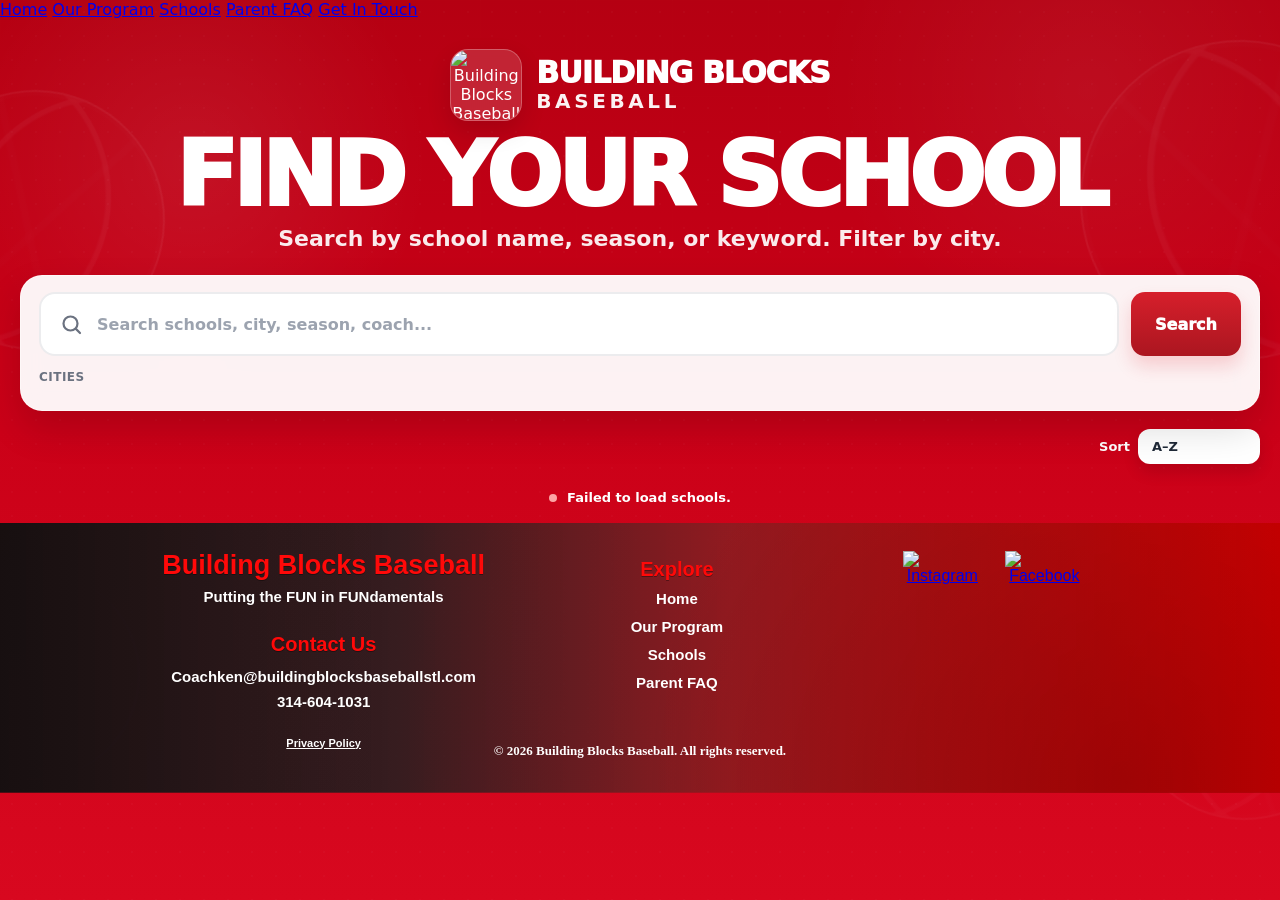
==== commit c49003b7: "Update index.html" ====
--- a/schools/index.html
+++ b/schools/index.html
@@ -1321,6 +1321,15 @@
   </style>
 </head>
 <body>
+  <header class="site-header">
+  <nav class="site-nav" aria-label="Main navigation">
+    <a href="../">Home</a>
+    <a href="../our-program/">Our Program</a>
+    <a href="../schools/">Schools</a>
+    <a href="../parent-faq/">Parent FAQ</a>
+    <a href="../contact/">Get In Touch</a>
+  </nav>
+</header>
   <div class="bg-ball ball-1" aria-hidden="true"></div>
   <div class="bg-ball ball-2" aria-hidden="true"></div>
   <div class="bg-ball ball-3" aria-hidden="true"></div>
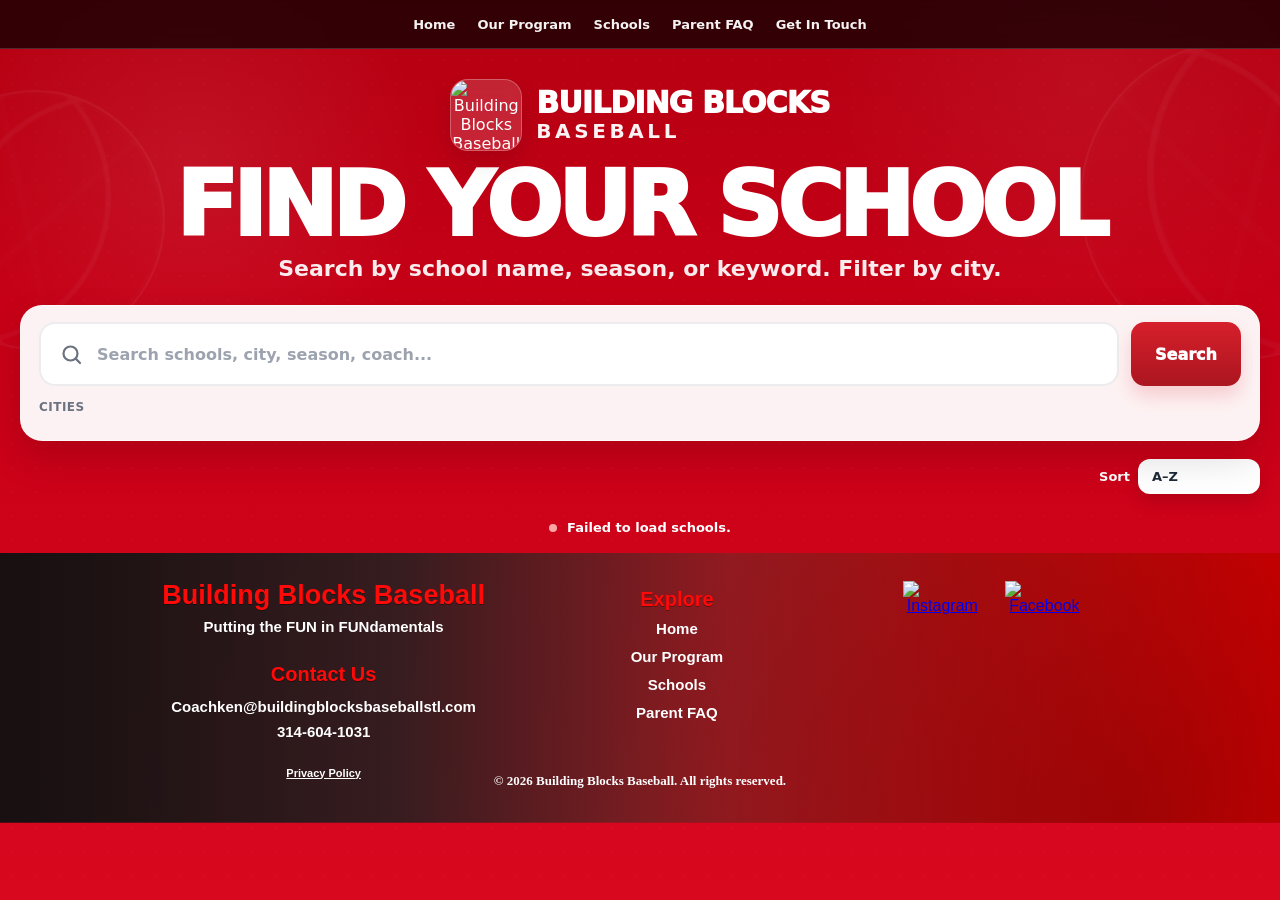
==== commit 086d4792: "Update index.html" ====
--- a/schools/index.html
+++ b/schools/index.html
@@ -5,6 +5,54 @@
   <meta name="viewport" content="width=device-width, initial-scale=1" />
   <title>Building Blocks Baseball Schools Directory</title>
   <style>
+    .site-header {
+  position: sticky;
+  top: 0;
+  z-index: 9999;
+  background: rgba(0, 0, 0, 0.72);
+  backdrop-filter: blur(10px);
+  -webkit-backdrop-filter: blur(10px);
+  border-bottom: 1px solid rgba(255,255,255,.16);
+}
+
+.site-nav {
+  max-width: 1240px;
+  margin: 0 auto;
+  min-height: 48px;
+  padding: 0 18px;
+  display: flex;
+  align-items: center;
+  justify-content: center;
+  gap: 22px;
+  overflow-x: auto;
+  white-space: nowrap;
+  scrollbar-width: none;
+}
+
+.site-nav::-webkit-scrollbar {
+  display: none;
+}
+
+.site-nav a {
+  color: #fff;
+  text-decoration: none;
+  font-size: 13px;
+  font-weight: 900;
+  opacity: .95;
+  transition: color .15s ease, opacity .15s ease;
+}
+
+.site-nav a:hover {
+  color: #ff1b1b;
+  opacity: 1;
+}
+
+@media (max-width: 700px) {
+  .site-nav {
+    justify-content: flex-start;
+    gap: 18px;
+  }
+}
     :root {
       --brand: #d61f2b;
       --brand-dark: #ab1620;
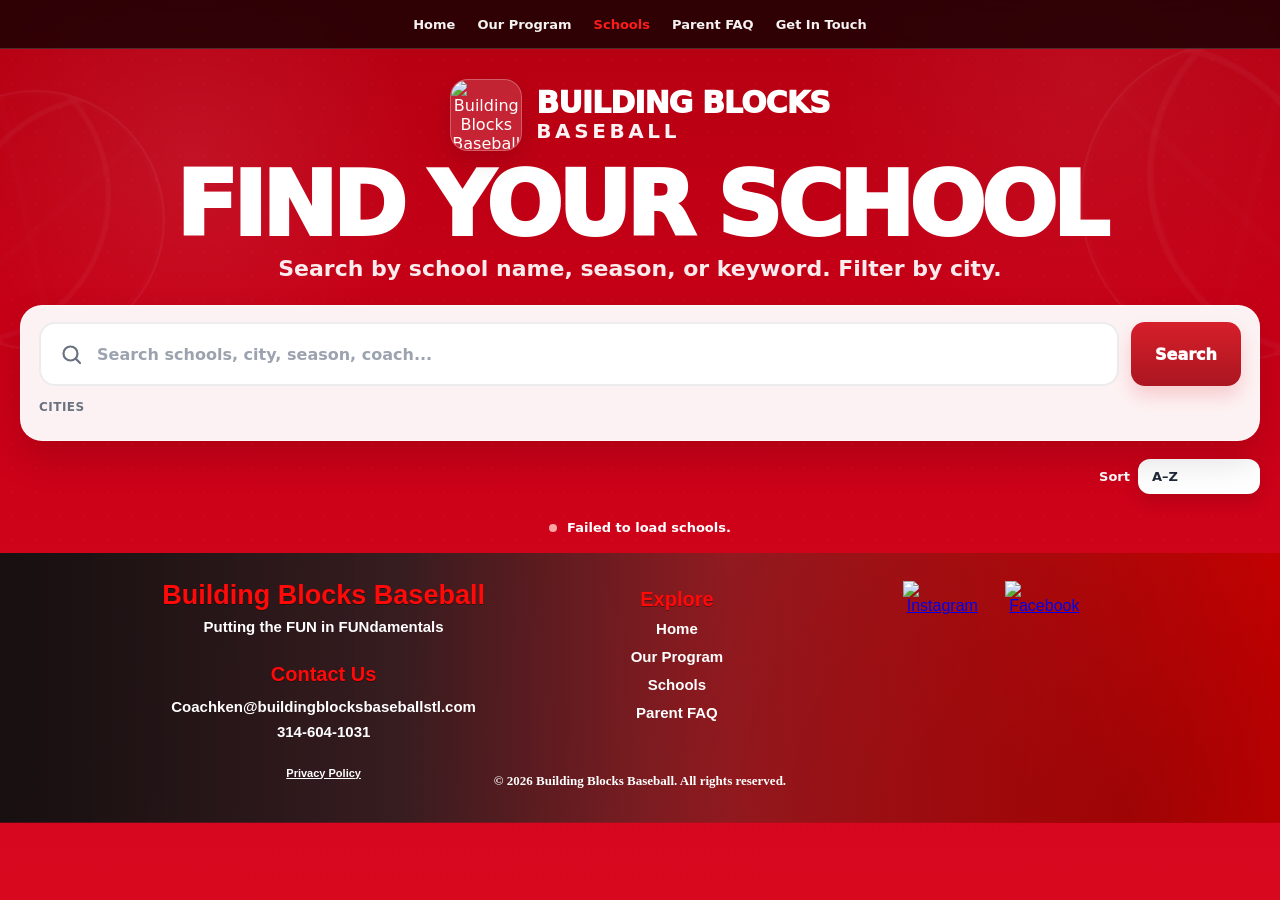
==== commit 7de4922d: "Update index.html" ====
--- a/schools/index.html
+++ b/schools/index.html
@@ -5,54 +5,6 @@
   <meta name="viewport" content="width=device-width, initial-scale=1" />
   <title>Building Blocks Baseball Schools Directory</title>
   <style>
-    .site-header {
-  position: sticky;
-  top: 0;
-  z-index: 9999;
-  background: rgba(0, 0, 0, 0.72);
-  backdrop-filter: blur(10px);
-  -webkit-backdrop-filter: blur(10px);
-  border-bottom: 1px solid rgba(255,255,255,.16);
-}
-
-.site-nav {
-  max-width: 1240px;
-  margin: 0 auto;
-  min-height: 48px;
-  padding: 0 18px;
-  display: flex;
-  align-items: center;
-  justify-content: center;
-  gap: 22px;
-  overflow-x: auto;
-  white-space: nowrap;
-  scrollbar-width: none;
-}
-
-.site-nav::-webkit-scrollbar {
-  display: none;
-}
-
-.site-nav a {
-  color: #fff;
-  text-decoration: none;
-  font-size: 13px;
-  font-weight: 900;
-  opacity: .95;
-  transition: color .15s ease, opacity .15s ease;
-}
-
-.site-nav a:hover {
-  color: #ff1b1b;
-  opacity: 1;
-}
-
-@media (max-width: 700px) {
-  .site-nav {
-    justify-content: flex-start;
-    gap: 18px;
-  }
-}
     :root {
       --brand: #d61f2b;
       --brand-dark: #ab1620;
@@ -1366,18 +1318,71 @@
 
     @media print { .bbb-footer { display: none !important; } }
 
+
+    /* Top Navigation Bar */
+    .site-header {
+      position: sticky;
+      top: 0;
+      z-index: 9999;
+      background: rgba(0, 0, 0, 0.74);
+      backdrop-filter: blur(10px);
+      -webkit-backdrop-filter: blur(10px);
+      border-bottom: 1px solid rgba(255,255,255,.16);
+    }
+
+    .site-nav {
+      max-width: 1240px;
+      margin: 0 auto;
+      min-height: 48px;
+      padding: 0 18px;
+      display: flex;
+      align-items: center;
+      justify-content: center;
+      gap: 22px;
+      overflow-x: auto;
+      white-space: nowrap;
+      scrollbar-width: none;
+    }
+
+    .site-nav::-webkit-scrollbar {
+      display: none;
+    }
+
+    .site-nav a {
+      color: #fff;
+      text-decoration: none;
+      font-size: 13px;
+      font-weight: 900;
+      opacity: .95;
+      transition: color .15s ease, opacity .15s ease;
+    }
+
+    .site-nav a:hover,
+    .site-nav a[aria-current="page"] {
+      color: #ff1b1b;
+      opacity: 1;
+    }
+
+    @media (max-width: 700px) {
+      .site-nav {
+        justify-content: flex-start;
+        gap: 18px;
+      }
+    }
+
   </style>
 </head>
 <body>
+
   <header class="site-header">
-  <nav class="site-nav" aria-label="Main navigation">
-    <a href="../">Home</a>
-    <a href="../our-program/">Our Program</a>
-    <a href="../schools/">Schools</a>
-    <a href="../parent-faq/">Parent FAQ</a>
-    <a href="../contact/">Get In Touch</a>
-  </nav>
-</header>
+    <nav class="site-nav" aria-label="Main navigation">
+      <a href="../">Home</a>
+      <a href="../our-program/">Our Program</a>
+      <a href="../schools/" aria-current="page">Schools</a>
+      <a href="../parent-faq/">Parent FAQ</a>
+      <a href="../contact/">Get In Touch</a>
+    </nav>
+  </header>
   <div class="bg-ball ball-1" aria-hidden="true"></div>
   <div class="bg-ball ball-2" aria-hidden="true"></div>
   <div class="bg-ball ball-3" aria-hidden="true"></div>
@@ -1462,14 +1467,14 @@
         <a href="mailto:Coachken@buildingblocksbaseballstl.com">Coachken@buildingblocksbaseballstl.com</a>
         <a href="tel:3146041031">314-604-1031</a>
       </div>
-      <a class="bbb-privacy" href="https://www.buildingblocksbaseballstl.com/privacy-policy" target="_blank" rel="noopener">Privacy Policy</a>
+      <a class="bbb-privacy" href="../privacy-policy/">Privacy Policy</a>
     </div>
     <div class="bbb-footer-section bbb-links">
       <h3>Explore</h3>
-      <a href="https://www.buildingblocksbaseballstl.com/home" target="_blank" rel="noopener">Home</a>
-      <a href="https://www.buildingblocksbaseballstl.com/our-program" target="_blank" rel="noopener">Our Program</a>
-      <a href="https://www.buildingblocksbaseballstl.com/schools" target="_blank" rel="noopener">Schools</a>
-      <a href="https://www.buildingblocksbaseballstl.com/parent-faq" target="_blank" rel="noopener">Parent FAQ</a>
+      <a href="../">Home</a>
+      <a href="../our-program/">Our Program</a>
+      <a href="../schools/">Schools</a>
+      <a href="../parent-faq/">Parent FAQ</a>
     </div>
     <div class="bbb-footer-section bbb-socials">
       <a href="https://www.instagram.com/buildingblocksbaseball/" target="_blank" rel="noopener" aria-label="Instagram"><img src="https://i.postimg.cc/NfrCPyrB/unnamed-(13).png" alt="Instagram"></a>
@@ -1502,14 +1507,14 @@
         <a href="mailto:Coachken@buildingblocksbaseballstl.com">Coachken@buildingblocksbaseballstl.com</a>
         <a href="tel:3146041031">314-604-1031</a>
       </div>
-      <a class="bbb-privacy" href="https://www.buildingblocksbaseballstl.com/privacy-policy" target="_blank" rel="noopener">Privacy Policy</a>
+      <a class="bbb-privacy" href="../privacy-policy/">Privacy Policy</a>
     </div>
     <div class="bbb-footer-section bbb-links">
       <h3>Explore</h3>
-      <a href="https://www.buildingblocksbaseballstl.com/home" target="_blank" rel="noopener">Home</a>
-      <a href="https://www.buildingblocksbaseballstl.com/our-program" target="_blank" rel="noopener">Our Program</a>
-      <a href="https://www.buildingblocksbaseballstl.com/schools" target="_blank" rel="noopener">Schools</a>
-      <a href="https://www.buildingblocksbaseballstl.com/parent-faq" target="_blank" rel="noopener">Parent FAQ</a>
+      <a href="../">Home</a>
+      <a href="../our-program/">Our Program</a>
+      <a href="../schools/">Schools</a>
+      <a href="../parent-faq/">Parent FAQ</a>
     </div>
     <div class="bbb-footer-section bbb-socials">
       <a href="https://www.instagram.com/buildingblocksbaseball/" target="_blank" rel="noopener" aria-label="Instagram"><img src="https://i.postimg.cc/NfrCPyrB/unnamed-(13).png" alt="Instagram"></a>
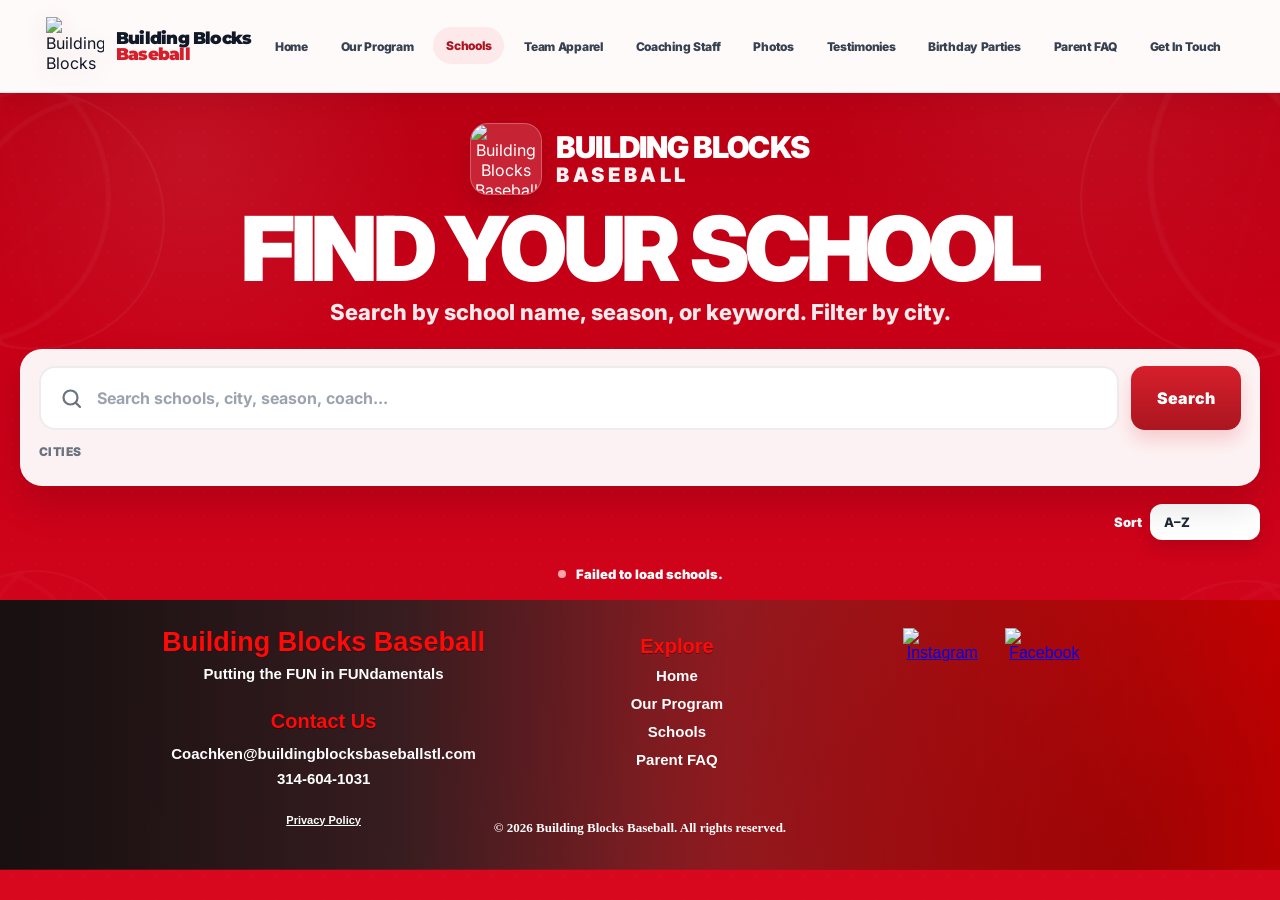
==== commit 53019324: "Update index.html" ====
--- a/schools/index.html
+++ b/schools/index.html
@@ -5,6 +5,7 @@
   <meta name="viewport" content="width=device-width, initial-scale=1" />
   <title>Building Blocks Baseball Schools Directory</title>
   <style>
+    @import url("https://fonts.googleapis.com/css2?family=Inter:wght@500;600;700;800;900&family=Montserrat:wght@700;800;900&display=swap");
     :root {
       --brand: #d61f2b;
       --brand-dark: #ab1620;
@@ -1319,54 +1320,139 @@
     @media print { .bbb-footer { display: none !important; } }
 
 
-    /* Top Navigation Bar */
-    .site-header {
-      position: sticky;
-      top: 0;
-      z-index: 9999;
-      background: rgba(0, 0, 0, 0.74);
-      backdrop-filter: blur(10px);
-      -webkit-backdrop-filter: blur(10px);
-      border-bottom: 1px solid rgba(255,255,255,.16);
-    }
-
-    .site-nav {
-      max-width: 1240px;
+    /* BBB Main Navigation Header */
+    .bbb-site-header {
+      position: relative;
+      z-index: 100;
+      width: 100%;
+      background: rgba(255, 255, 255, 0.98);
+      border-bottom: 1px solid rgba(17,24,39,.08);
+      box-shadow: 0 8px 24px rgba(17,24,39,.06);
+      font-family: 'Inter', system-ui, -apple-system, BlinkMacSystemFont, sans-serif;
+    }
+
+    .bbb-site-nav {
+      width: min(100%, 1500px);
       margin: 0 auto;
-      min-height: 48px;
-      padding: 0 18px;
+      padding: 17px 46px;
       display: flex;
       align-items: center;
-      justify-content: center;
-      gap: 22px;
-      overflow-x: auto;
+      justify-content: space-between;
+      gap: 26px;
+    }
+
+    .bbb-site-logo {
+      display: inline-flex;
+      align-items: center;
+      gap: 12px;
+      color: #111827;
+      text-decoration: none;
+      flex: 0 0 auto;
+      min-width: 245px;
+    }
+
+    .bbb-site-logo img {
+      width: 58px;
+      height: 58px;
+      object-fit: contain;
+      display: block;
+      filter: drop-shadow(0 6px 10px rgba(169,21,27,.12));
+    }
+
+    .bbb-site-logo-text {
+      display: flex;
+      flex-direction: column;
+      line-height: .92;
+      letter-spacing: -.045em;
+      font-family: 'Montserrat', system-ui, sans-serif;
+      font-weight: 900;
+      font-size: clamp(16px, 1.35vw, 20px);
+    }
+
+    .bbb-site-logo-text span:last-child {
+      color: var(--brand);
+    }
+
+    .bbb-site-links {
+      display: flex;
+      align-items: center;
+      justify-content: flex-end;
+      gap: 7px;
+      flex-wrap: nowrap;
+      min-width: 0;
+    }
+
+    .bbb-site-links a {
+      color: #374151;
+      text-decoration: none;
+      font-family: 'Inter', system-ui, sans-serif;
+      font-size: clamp(12px, .92vw, 15px);
+      font-weight: 850;
+      letter-spacing: -.025em;
+      padding: 11px 13px;
+      border-radius: 999px;
+      transition: background .18s ease, color .18s ease, transform .18s ease;
       white-space: nowrap;
-      scrollbar-width: none;
-    }
-
-    .site-nav::-webkit-scrollbar {
-      display: none;
-    }
-
-    .site-nav a {
-      color: #fff;
-      text-decoration: none;
-      font-size: 13px;
-      font-weight: 900;
-      opacity: .95;
-      transition: color .15s ease, opacity .15s ease;
-    }
-
-    .site-nav a:hover,
-    .site-nav a[aria-current="page"] {
-      color: #ff1b1b;
-      opacity: 1;
-    }
-
-    @media (max-width: 700px) {
-      .site-nav {
+    }
+
+    .bbb-site-links a:hover,
+    .bbb-site-links a.active {
+      background: #fde8ea;
+      color: var(--brand-dark);
+      transform: translateY(-1px);
+    }
+
+    @media(max-width: 1120px) {
+      .bbb-site-nav {
+        padding: 15px 18px;
+        gap: 18px;
+      }
+
+      .bbb-site-logo {
+        min-width: 205px;
+      }
+
+      .bbb-site-logo img {
+        width: 50px;
+        height: 50px;
+      }
+
+      .bbb-site-links {
         justify-content: flex-start;
-        gap: 18px;
+        overflow-x: auto;
+        -webkit-overflow-scrolling: touch;
+        scrollbar-width: thin;
+        padding-bottom: 3px;
+      }
+
+      .bbb-site-links a {
+        font-size: 13px;
+        padding: 10px 12px;
+      }
+    }
+
+    @media(max-width: 760px) {
+      .bbb-site-nav {
+        flex-direction: column;
+        align-items: flex-start;
+      }
+
+      .bbb-site-logo {
+        min-width: 0;
+      }
+
+      .bbb-site-links {
+        width: 100%;
+      }
+
+      .bbb-site-links a {
+        background: #f9fafb;
+        border: 1px solid rgba(17,24,39,.07);
+      }
+
+      .bbb-site-links a.active {
+        background: #fde8ea;
+        border-color: rgba(201,29,36,.16);
       }
     }
 
@@ -1374,13 +1460,27 @@
 </head>
 <body>
 
-  <header class="site-header">
-    <nav class="site-nav" aria-label="Main navigation">
-      <a href="../">Home</a>
-      <a href="../our-program/">Our Program</a>
-      <a href="../schools/" aria-current="page">Schools</a>
-      <a href="../parent-faq/">Parent FAQ</a>
-      <a href="../contact/">Get In Touch</a>
+  <header class="bbb-site-header">
+    <nav class="bbb-site-nav" aria-label="Main navigation">
+      <a class="bbb-site-logo" href="https://www.buildingblocksbaseballstl.com/home" target="_top" aria-label="Building Blocks Baseball home">
+        <img src="https://i.postimg.cc/gcMmd9s3/unnamed-(10).png" alt="Building Blocks Baseball logo">
+        <span class="bbb-site-logo-text">
+          <span>Building Blocks</span>
+          <span>Baseball</span>
+        </span>
+      </a>
+      <div class="bbb-site-links">
+        <a href="https://www.buildingblocksbaseballstl.com/home" target="_top">Home</a>
+        <a href="https://www.buildingblocksbaseballstl.com/our-program" target="_top">Our Program</a>
+        <a class="active" href="https://www.buildingblocksbaseballstl.com/schools" target="_top">Schools</a>
+        <a href="https://www.buildingblocksbaseballstl.com/team-apparel" target="_top">Team Apparel</a>
+        <a href="https://www.buildingblocksbaseballstl.com/coaching-staff" target="_top">Coaching Staff</a>
+        <a href="https://www.buildingblocksbaseballstl.com/photos" target="_top">Photos</a>
+        <a href="https://www.buildingblocksbaseballstl.com/testimonies" target="_top">Testimonies</a>
+        <a href="https://www.buildingblocksbaseballstl.com/birthday-parties" target="_top">Birthday Parties</a>
+        <a href="https://www.buildingblocksbaseballstl.com/parent-faq" target="_top">Parent FAQ</a>
+        <a href="https://www.buildingblocksbaseballstl.com/get-in-touch" target="_top">Get In Touch</a>
+      </div>
     </nav>
   </header>
   <div class="bg-ball ball-1" aria-hidden="true"></div>
@@ -1467,14 +1567,14 @@
         <a href="mailto:Coachken@buildingblocksbaseballstl.com">Coachken@buildingblocksbaseballstl.com</a>
         <a href="tel:3146041031">314-604-1031</a>
       </div>
-      <a class="bbb-privacy" href="../privacy-policy/">Privacy Policy</a>
+      <a class="bbb-privacy" href="https://www.buildingblocksbaseballstl.com/privacy-policy" target="_blank" rel="noopener">Privacy Policy</a>
     </div>
     <div class="bbb-footer-section bbb-links">
       <h3>Explore</h3>
-      <a href="../">Home</a>
-      <a href="../our-program/">Our Program</a>
-      <a href="../schools/">Schools</a>
-      <a href="../parent-faq/">Parent FAQ</a>
+      <a href="https://www.buildingblocksbaseballstl.com/home" target="_blank" rel="noopener">Home</a>
+      <a href="https://www.buildingblocksbaseballstl.com/our-program" target="_blank" rel="noopener">Our Program</a>
+      <a href="https://www.buildingblocksbaseballstl.com/schools" target="_blank" rel="noopener">Schools</a>
+      <a href="https://www.buildingblocksbaseballstl.com/parent-faq" target="_blank" rel="noopener">Parent FAQ</a>
     </div>
     <div class="bbb-footer-section bbb-socials">
       <a href="https://www.instagram.com/buildingblocksbaseball/" target="_blank" rel="noopener" aria-label="Instagram"><img src="https://i.postimg.cc/NfrCPyrB/unnamed-(13).png" alt="Instagram"></a>
@@ -1507,14 +1607,14 @@
         <a href="mailto:Coachken@buildingblocksbaseballstl.com">Coachken@buildingblocksbaseballstl.com</a>
         <a href="tel:3146041031">314-604-1031</a>
       </div>
-      <a class="bbb-privacy" href="../privacy-policy/">Privacy Policy</a>
+      <a class="bbb-privacy" href="https://www.buildingblocksbaseballstl.com/privacy-policy" target="_blank" rel="noopener">Privacy Policy</a>
     </div>
     <div class="bbb-footer-section bbb-links">
       <h3>Explore</h3>
-      <a href="../">Home</a>
-      <a href="../our-program/">Our Program</a>
-      <a href="../schools/">Schools</a>
-      <a href="../parent-faq/">Parent FAQ</a>
+      <a href="https://www.buildingblocksbaseballstl.com/home" target="_blank" rel="noopener">Home</a>
+      <a href="https://www.buildingblocksbaseballstl.com/our-program" target="_blank" rel="noopener">Our Program</a>
+      <a href="https://www.buildingblocksbaseballstl.com/schools" target="_blank" rel="noopener">Schools</a>
+      <a href="https://www.buildingblocksbaseballstl.com/parent-faq" target="_blank" rel="noopener">Parent FAQ</a>
     </div>
     <div class="bbb-footer-section bbb-socials">
       <a href="https://www.instagram.com/buildingblocksbaseball/" target="_blank" rel="noopener" aria-label="Instagram"><img src="https://i.postimg.cc/NfrCPyrB/unnamed-(13).png" alt="Instagram"></a>
